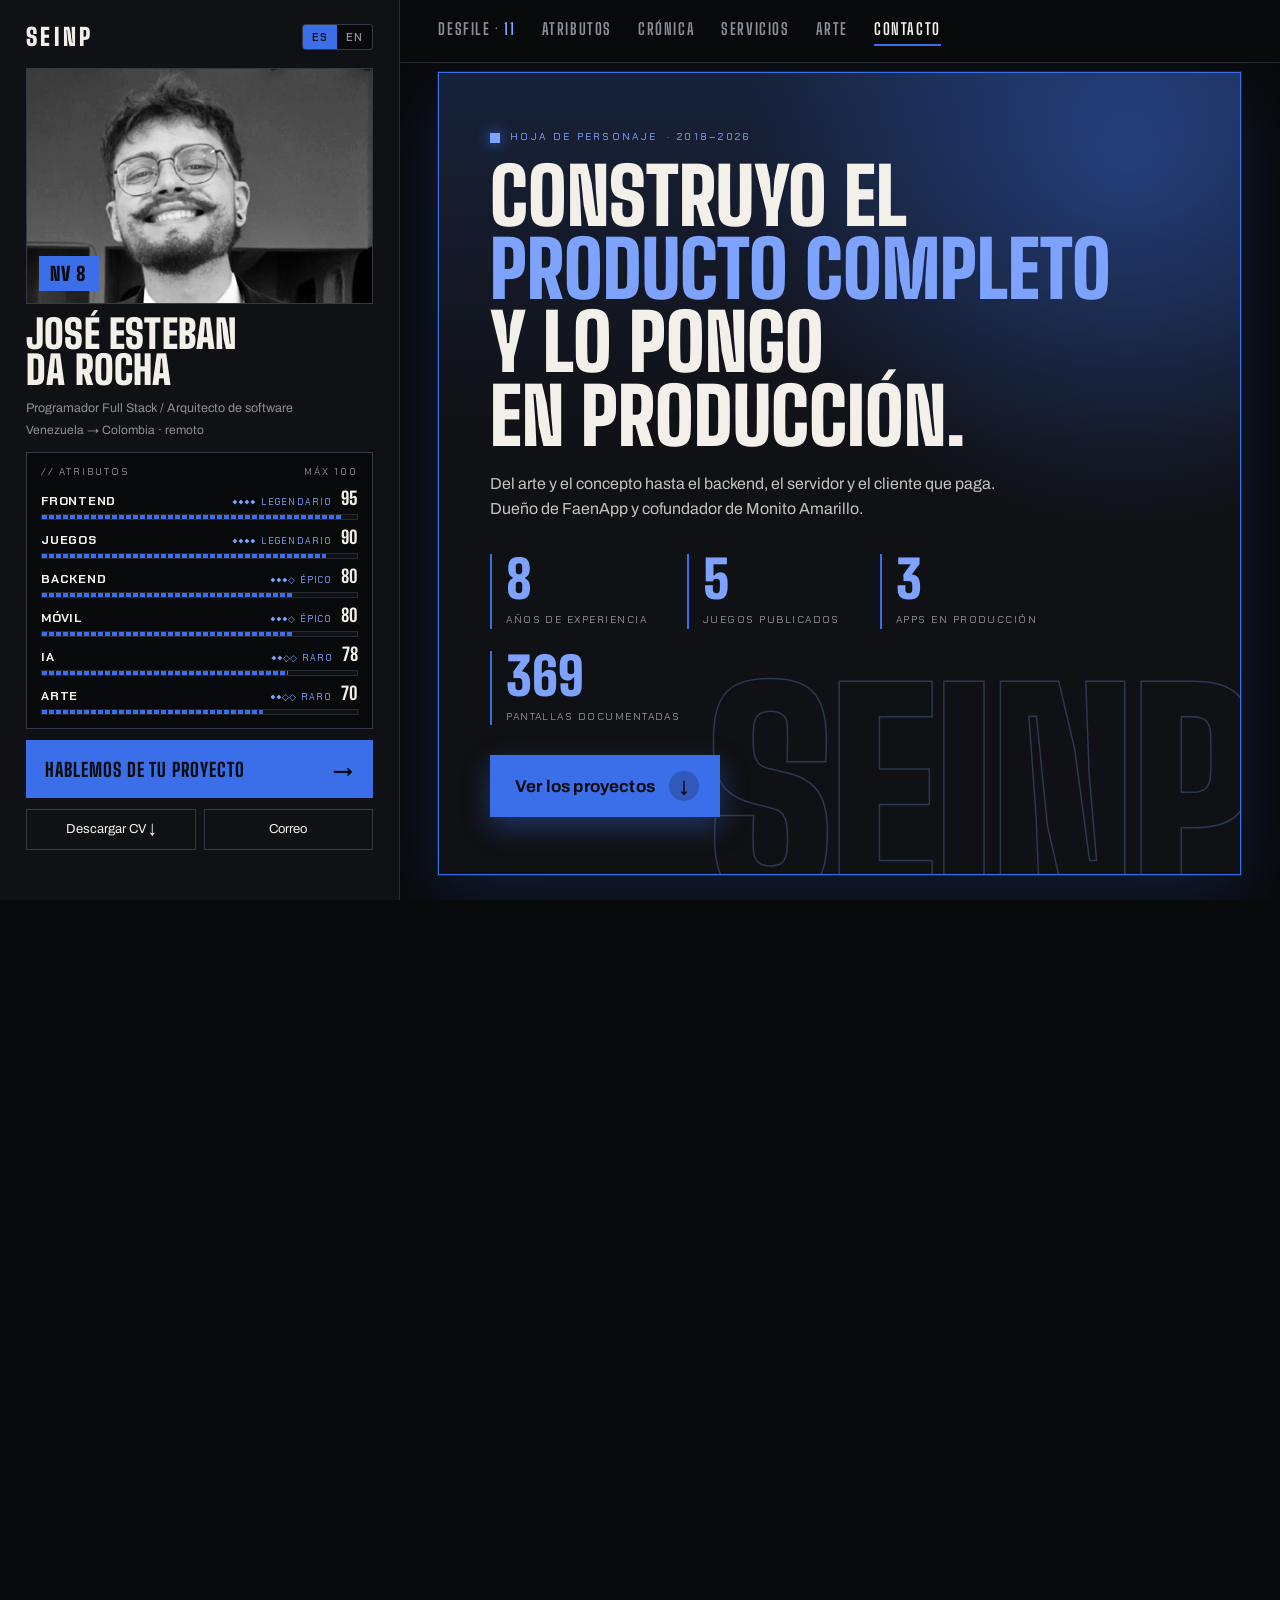
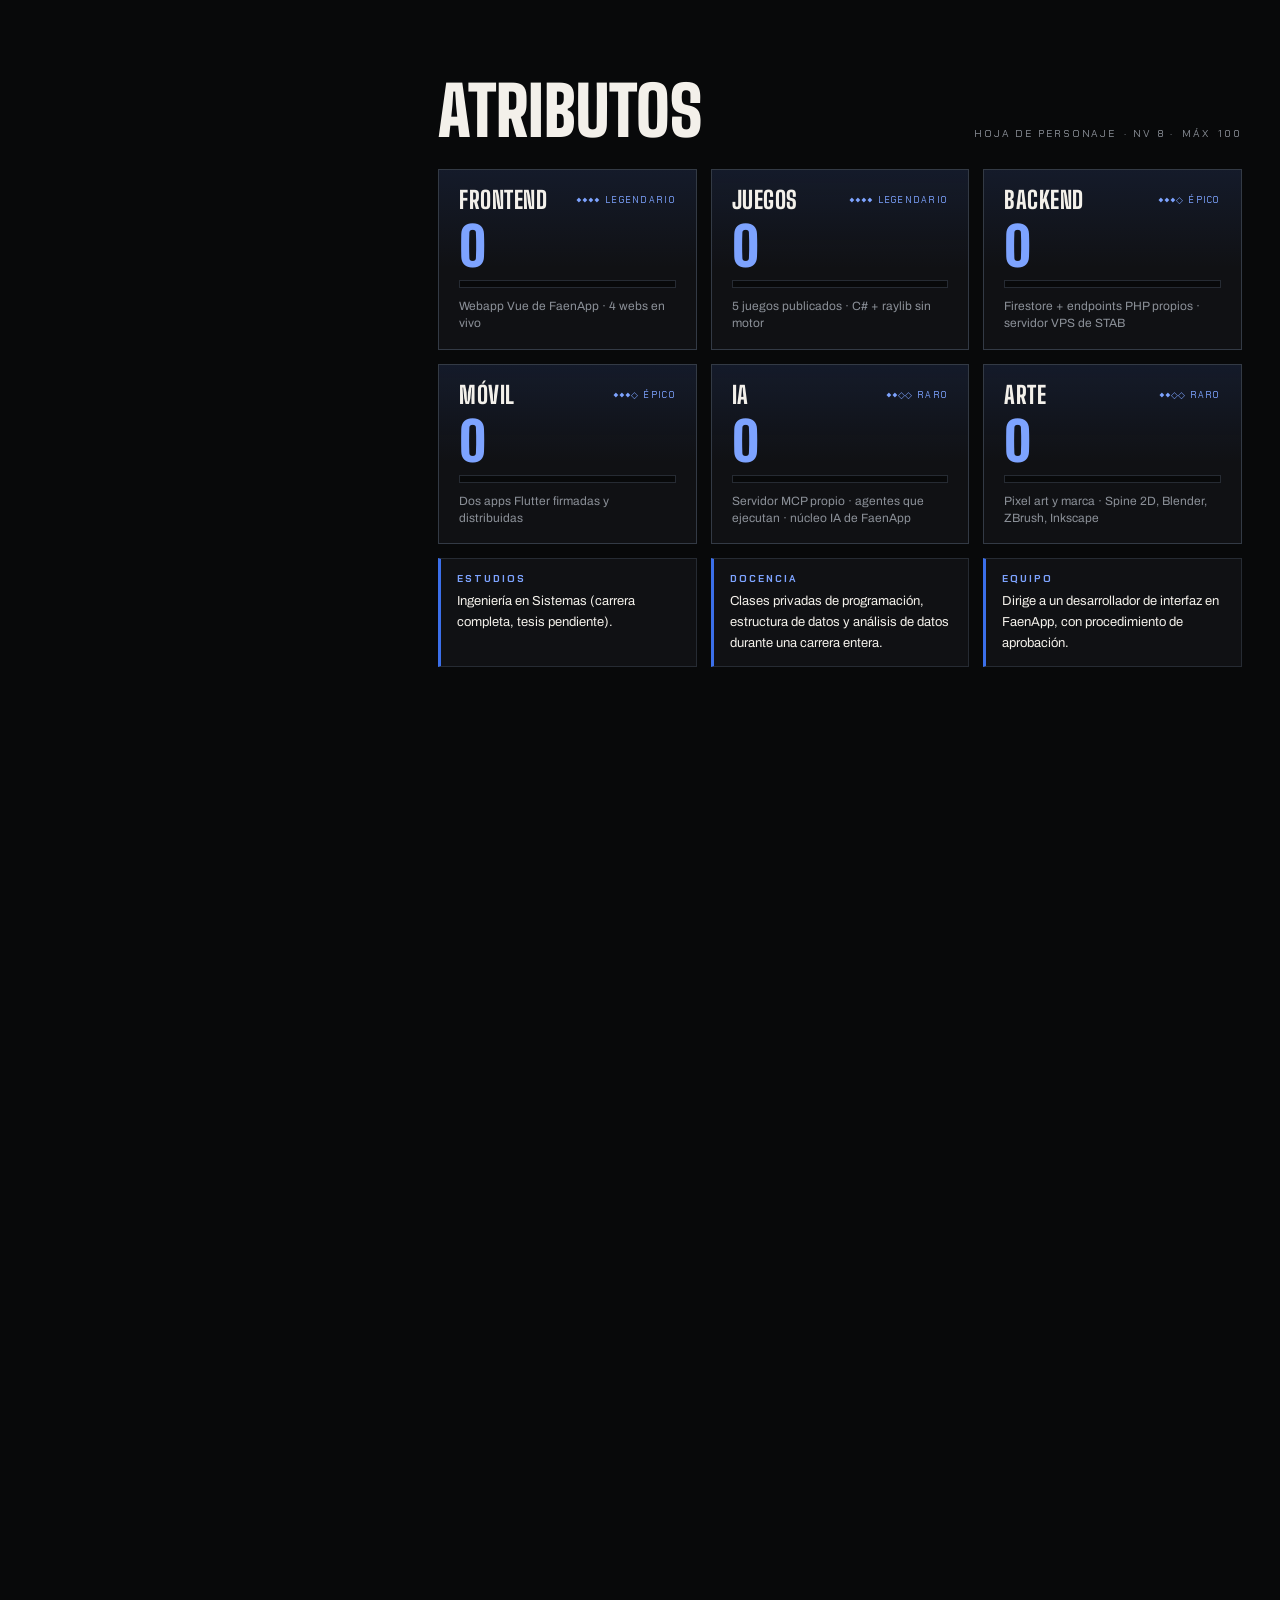
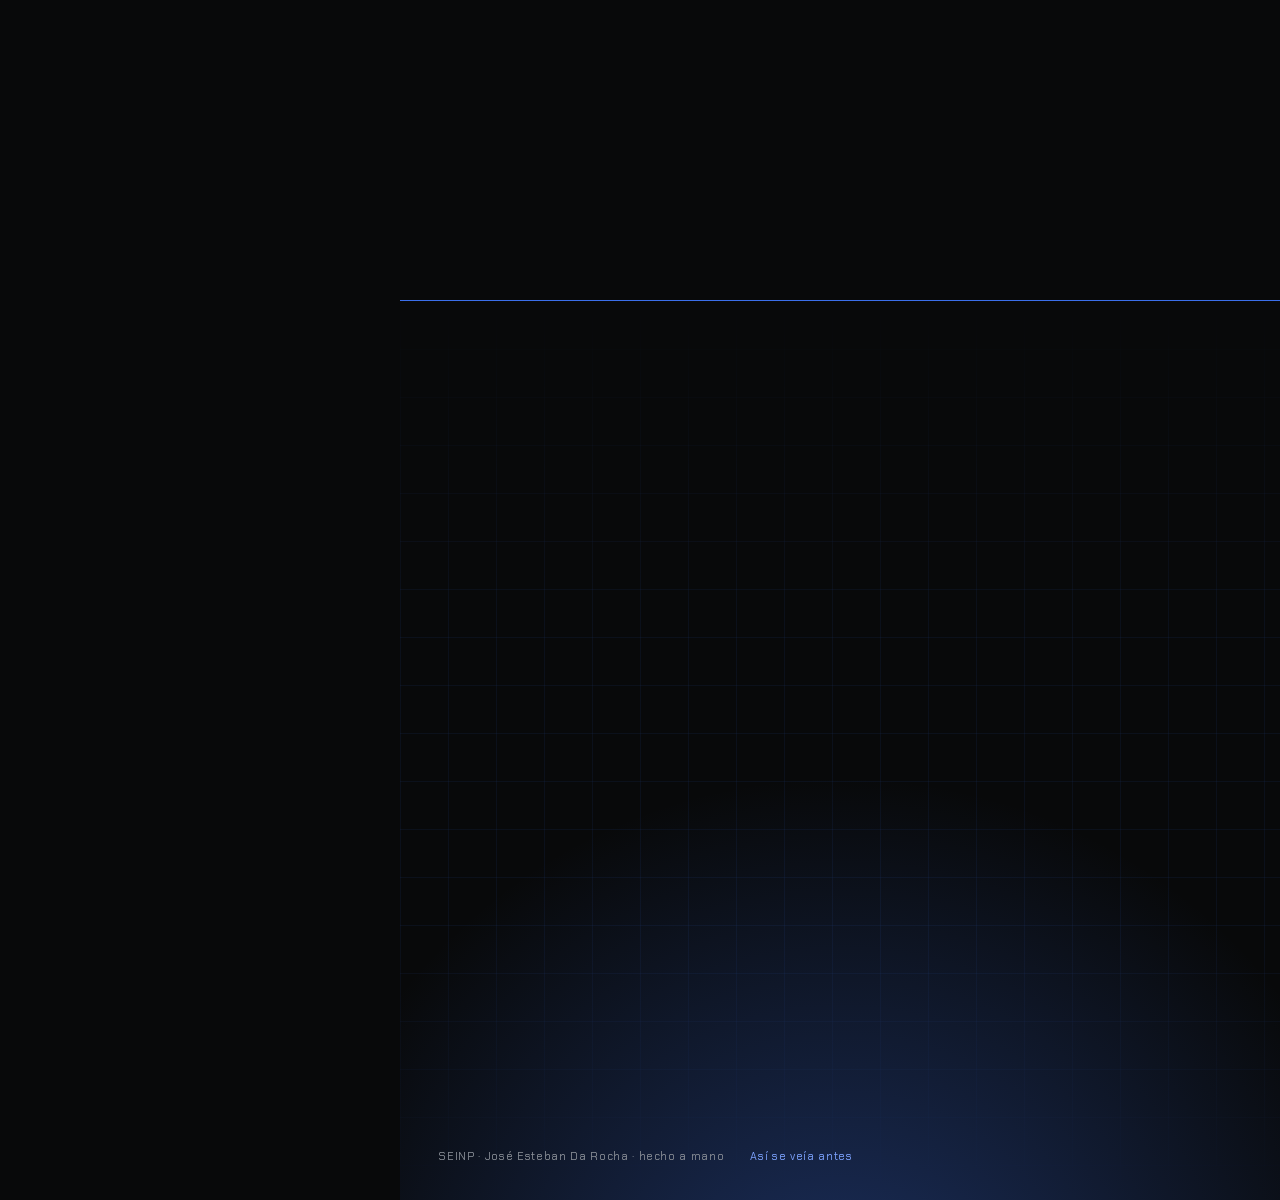
==== index.html @ 91d1702d "Arte sin huecos (rejilla 8x5; en teléfono las dos últimas centradas); CTA de servicios con texto nue" ====
<!doctype html>
<html lang="es">
<head>
<meta charset="utf-8">
<meta name="viewport" content="width=device-width, initial-scale=1, viewport-fit=cover">
<title>José Esteban Da Rocha · SEINP</title>
<meta name="description" content="Programador full stack y arquitecto de software. Construyo el producto completo y lo pongo en producción: FaenApp, Stab Your Friends, Monito Amarillo y ocho años de trabajo.">
<meta property="og:title" content="José Esteban Da Rocha · SEINP">
<meta property="og:description" content="Construyo el producto completo y lo pongo en producción.">
<meta property="og:image" content="https://seinp.github.io/assets/img/fotoPerfil.jpg">
<meta name="theme-color" content="#08090A">
<link rel="icon" href="assets/img/ArteDigital/mi logo.png">
<link rel="preconnect" href="https://fonts.googleapis.com">
<link rel="preconnect" href="https://fonts.gstatic.com" crossorigin>
<link rel="stylesheet" href="https://fonts.googleapis.com/css2?family=Big+Shoulders+Display:wght@700;800;900&family=Chakra+Petch:wght@400;500;600;700&family=Archivo:wght@400;500;600;700&display=swap">
<link rel="stylesheet" href="estilo.css">
</head>
<body>

<div class="pagina">

  <!-- ================= LA FICHA (fija a la izquierda) ================= -->
  <aside class="ficha" id="ficha">
    <div class="ficha-cab">
      <a class="logo" href="#arriba">SEINP</a>
      <button class="idioma" id="idioma" type="button" aria-label="Español / English" title="Español / English">
        <span data-idioma="es" class="on">ES</span><span data-idioma="en">EN</span>
      </button>
      <!-- Solo en telefono: abre y cierra el detalle de la ficha -->
      <button class="ficha-toggle" id="ficha-toggle" type="button" aria-expanded="false" aria-controls="ficha-detalle" aria-label="Ver la ficha completa">▾</button>
    </div>

    <figure class="retrato" id="retrato">
      <img src="assets/img/fotoPerfil.jpg" alt="Foto de José Esteban Da Rocha" data-t-alt width="915" height="856">
      <figcaption class="nivel">NV 8</figcaption>
    </figure>

    <div class="quien" id="quien">
      <h1 class="nombre">José Esteban<br> Da Rocha</h1>
      <p class="cargo" data-t>Programador Full Stack / Arquitecto de software</p>
      <p class="lugar" data-t>Venezuela → Colombia · remoto</p>
    </div>

    <div class="ficha-detalle" id="ficha-detalle">
      <div class="ficha-detalle-in">
        <section class="atributos" aria-labelledby="atr-titulo">
          <div class="atr-cab"><span id="atr-titulo">// <span data-t>ATRIBUTOS</span></span><span data-t>MÁX 100</span></div>
          <ol class="atr-lista" id="atributos"></ol>
        </section>

        <a class="cta" href="#contacto"><span data-t>Hablemos de tu proyecto</span><span class="flecha" aria-hidden="true">→</span></a>
        <div class="ficha-botones">
          <a href="cv.html"><span data-t>Descargar CV</span> ↓</a>
          <a href="#contacto" data-t>Correo</a>
        </div>
      </div>
    </div>
  </aside>

  <!-- ================= EL CONTENIDO ================= -->
  <main class="contenido" id="arriba">

    <nav class="menu" aria-label="Secciones">
      <a href="#desfile"><span data-t>DESFILE</span><span class="menu-n"> · <b id="menu-total">13</b></span></a>
      <a href="#atributos-sec" data-t>ATRIBUTOS</a>
      <a href="#cronica" data-t>CRÓNICA</a>
      <a href="#servicios" data-t>SERVICIOS</a>
      <a href="#arte" data-t>ARTE</a>
      <a href="#contacto" data-t>CONTACTO</a>
    </nav>

    <header class="hero">
      <div class="hero-carta">
        <p class="ojo"><span data-t>HOJA DE PERSONAJE</span> · 2018–2026</p>
        <h2 class="titulo"><span data-t>Construyo el</span> <em data-t>producto completo</em> <span data-t>y lo pongo en producción.</span></h2>
        <p class="bajada" data-t>Del arte y el concepto hasta el backend, el servidor y el cliente que paga. Dueño de FaenApp y cofundador de Monito Amarillo.</p>
        <ul class="numeros" id="numeros"></ul>
        <a class="hero-cta" href="#desfile"><span data-t>Ver los proyectos</span><i aria-hidden="true">↓</i></a>
      </div>
    </header>

    <section class="desfile" id="desfile" aria-label="Proyectos">
      <div id="proyectos"></div>
    </section>

    <section class="seccion" id="atributos-sec">
      <div class="sec-cab">
        <h2 class="sec-titulo" data-t>Atributos</h2>
        <span class="sec-nota"><span data-t>Hoja de personaje</span> · NV 8 · <span data-t>máx</span> 100</span>
      </div>
      <div class="atr-grid" id="atr-grid"></div>
      <div class="formacion" id="formacion"></div>
    </section>

    <section class="seccion" id="cronica">
      <h2 class="sec-titulo"><span data-t>Crónica</span> 2018 — 2026</h2>
      <ol class="cronica" id="cronica-lista"></ol>
    </section>

    <section class="seccion" id="servicios">
      <div class="sec-cab">
        <h2 class="sec-titulo" data-t>Servicios freelance</h2>
        <span class="sec-nota disponible"><i aria-hidden="true"></i><span data-t>Disponible para nuevos proyectos</span></span>
      </div>
      <div class="servicios" id="servicios-lista"></div>
      <a class="cta servicios-cta" href="#contacto"><span><b data-t>¿Arrancamos tu proyecto?</b> <span data-t>Contame la idea y te digo cómo lo hacemos.</span></span><span class="flecha" aria-hidden="true">→</span></a>
    </section>

    <section class="seccion" id="arte">
      <h2 class="sec-titulo" data-t>Arte</h2>
      <p class="sec-bajada" data-t>Pixel art, logotipos y mascotas. Sin explicaciones: solo las piezas.</p>
      <div class="galeria" id="galeria"></div>
      <div class="visor" id="visor" hidden><img alt=""><button type="button" class="visor-cerrar" aria-label="Cerrar">×</button></div>
    </section>

    <section class="seccion contacto" id="contacto">
      <div class="contacto-in">
        <p class="ojo"><span data-t>CONTACTO</span> · <span data-t>respondo el mismo día</span></p>
        <h2 class="contacto-titulo"><span data-t>Hablemos de</span> <em data-t>tu proyecto</em></h2>
        <p class="contacto-texto" data-t>Contame qué necesitás y te digo si puedo con eso. Web, app, backend, videojuego o automatización con IA: si está en el desfile, lo hago.</p>
        <a class="cta contacto-cta" id="escribime" href="mailto:estebandarocha7@gmail.com?subject=Hablemos%20de%20mi%20proyecto"><span data-t>Escribime</span><span class="flecha" aria-hidden="true">→</span></a>
        <div class="correo">
          <span class="correo-k" data-t>o copiá el correo</span>
          <code id="correo-texto">estebandarocha7@gmail.com</code>
          <button type="button" id="copiar" data-t>Copiar</button>
        </div>
        <ul class="redes" id="redes"></ul>
      </div>
    </section>

    <footer class="pie">
      <span>SEINP · José Esteban Da Rocha · <span data-t>hecho a mano</span></span>
      <a href="antes/" data-t>Así se veía antes</a>
    </footer>

  </main>
</div>

<script src="datos.js"></script>
<script src="textos.js"></script>
<script src="app.js"></script>
</body>
</html>
---- estilo.css ----
/* seinp.github.io — "Ficha lateral" (Propuesta 7 de Claude Design, paleta cobalto).
   Ficha de personaje fija a la izquierda; a la derecha desfilan los proyectos.
   Mundo unico oscuro: negro neutro, luz hueso, cobalto como unico color. */

:root{
  --sala:    #08090A;   /* fondo de la pagina */
  --muro:    #101114;   /* paneles */
  --obra:    #17191D;   /* tarjetas */
  --linea:   #262B33;
  --linea-2: #333A45;
  --luz:     #F3F0EA;   /* texto */
  --tenue:   #8B9098;
  --cobalto: #3B6FEA;
  --cobalto-claro: #7DA3FF;
  --cobalto-tinta: #0A0C10;

  --display: "Big Shoulders Display", "Archivo Narrow", Impact, sans-serif;
  --datos:   "Chakra Petch", "IBM Plex Mono", ui-monospace, monospace;
  --cuerpo:  "Archivo", "Helvetica Neue", Helvetica, Arial, sans-serif;

  --ficha-ancho: 400px;
  --gut: clamp(18px, 3vw, 44px);
  color-scheme: dark;
}

*{ box-sizing:border-box; }
html{ scroll-behavior:smooth; background:var(--sala); }
body{ margin:0; background:var(--sala); color:var(--luz); font-family:var(--cuerpo); font-size:15px; line-height:1.6; -webkit-font-smoothing:antialiased; }
img{ max-width:100%; display:block; }
a{ color:var(--cobalto-claro); text-decoration:none; }
a:hover{ color:#fff; }
:focus-visible{ outline:2px solid var(--cobalto-claro); outline-offset:3px; }
button{ font-family:inherit; }

.pagina{ display:grid; grid-template-columns: var(--ficha-ancho) minmax(0,1fr); min-height:100vh; }

/* ================= FICHA ================= */
/* La ficha entera tiene que caber en la pantalla SIN scroll: todo lo que mide alto va en vh. */
.ficha{
  position:sticky; top:0; height:100vh; overflow-y:auto; overscroll-behavior:contain;
  background:var(--muro); border-right:1px solid var(--linea);
  padding: clamp(14px, 2vh, 22px) 26px clamp(14px, 2vh, 24px); display:flex; flex-direction:column; gap: clamp(7px, 1.3vh, 14px);
  scrollbar-width:thin; scrollbar-color: var(--linea-2) transparent;
}
.ficha-cab{ display:flex; align-items:center; justify-content:space-between; }
/* En escritorio los envoltorios no existen para el layout: la ficha sigue siendo una columna. */
.quien, .ficha-detalle, .ficha-detalle-in{ display:contents; }
.ficha-toggle{ display:none; }
.logo{ font-family:var(--display); font-weight:900; font-size:24px; letter-spacing:.14em; color:var(--luz); }
.idioma{ display:flex; border:1px solid var(--linea-2); background:var(--sala); padding:0; cursor:pointer; border-radius:3px; overflow:hidden; }
.idioma span{ font-family:var(--datos); font-size:11px; font-weight:600; letter-spacing:.1em; padding:5px 9px; color:var(--tenue); }
.idioma span.on{ background:var(--cobalto); color:var(--cobalto-tinta); }

.retrato{ margin:0; position:relative; background:#000; border:1px solid var(--linea-2); }
.retrato img{ width:100%; height: clamp(130px, 26vh, 300px); object-fit:cover; object-position: center 22%; filter:grayscale(1) contrast(1.08); }
.nivel{ position:absolute; left:12px; bottom:12px; background:var(--cobalto); color:var(--cobalto-tinta); font-family:var(--display); font-weight:900; font-size:19px; letter-spacing:.06em; padding:3px 11px 2px; }

.nombre{ margin:0; font-family:var(--display); font-weight:900; font-size: clamp(28px, 4.4vh, 40px); line-height:.92; text-transform:uppercase; letter-spacing:.005em; }
.cargo{ margin:0; font-size:12.5px; color:var(--tenue); line-height:1.35; }
.lugar{ margin: calc(-1 * clamp(4px, 1vh, 8px)) 0 0; font-size:12px; color:var(--tenue); }

.atributos{ border:1px solid var(--linea-2); background:var(--sala); padding: clamp(8px, 1.2vh, 12px) 14px clamp(9px, 1.4vh, 14px); }
.atr-cab{ display:flex; justify-content:space-between; font-family:var(--datos); font-size:10px; letter-spacing:.2em; text-transform:uppercase; color:var(--tenue); margin-bottom: clamp(6px, 1vh, 10px); }
.atr-lista{ list-style:none; margin:0; padding:0; display:flex; flex-direction:column; gap: clamp(4px, .9vh, 9px); }
.atr{ display:grid; grid-template-columns: 1fr auto auto; grid-template-areas: "nom rar val" "bar bar bar"; column-gap:9px; row-gap:3px; align-items:baseline; }
.atr .nom{ grid-area:nom; font-family:var(--datos); font-weight:700; font-size:12.5px; letter-spacing:.06em; text-transform:uppercase; }
.atr .rar{ grid-area:rar; font-family:var(--datos); font-size:9px; letter-spacing:.14em; color:var(--cobalto-claro); text-transform:uppercase; }
.atr .rar i{ font-style:normal; letter-spacing:0; margin-right:5px; }
.atr .val{ grid-area:val; font-family:var(--display); font-weight:800; font-size:18px; line-height:1; color:var(--luz); font-variant-numeric:tabular-nums; }
.atr .bar{ grid-area:bar; height:6px; background:var(--muro); border:1px solid var(--linea); position:relative; overflow:hidden; }
.atr .bar i{ position:absolute; inset:0 auto 0 0; background: repeating-linear-gradient(90deg, var(--cobalto) 0 5px, transparent 5px 7px); }

.cta{ display:flex; align-items:center; justify-content:space-between; gap:12px; background:var(--cobalto); color:var(--cobalto-tinta); font-family:var(--display); font-weight:800; font-size:19px; letter-spacing:.05em; text-transform:uppercase; padding: clamp(9px, 1.4vh, 14px) 18px clamp(8px, 1.2vh, 12px); border:1px solid var(--cobalto); }
.cta:hover{ background:var(--cobalto-claro); color:var(--cobalto-tinta); }
.cta .flecha{ font-family:var(--cuerpo); font-size:20px; }
.ficha-botones{ display:grid; grid-template-columns:1fr 1fr; gap:8px; }
.ficha-botones a{ text-align:center; border:1px solid var(--linea-2); color:var(--luz); font-size:13px; padding: clamp(6px, 1vh, 9px) 8px; }
.ficha-botones a:hover{ border-color:var(--luz); }

/* ================= CONTENIDO ================= */
.contenido{ min-width:0; }
.menu{ position:sticky; top:0; z-index:20; display:flex; gap:26px; padding:16px var(--gut); background:var(--sala); border-bottom:1px solid var(--linea); overflow-x:auto; scrollbar-width:none; }
.menu::-webkit-scrollbar{ display:none; }
.menu a{ font-family:var(--display); font-weight:700; font-size:16px; letter-spacing:.1em; color:var(--tenue); white-space:nowrap; padding-bottom:2px; border-bottom:2px solid transparent; }
.menu a:hover, .menu a.activo{ color:var(--luz); border-bottom-color:var(--cobalto); }
.menu a b{ color:var(--cobalto-claro); font-weight:700; }

/* ---------- la portada: una carta cobalto como las del desfile, con brillo, marca de agua y boton ---------- */
.hero{ padding: clamp(24px,4vw,44px) var(--gut) clamp(24px,4vw,44px); }
.hero-carta{ position:relative; overflow:hidden; padding: clamp(28px,4.4vw,64px) clamp(24px,4vw,60px); border:1px solid var(--cobalto);
  background: linear-gradient(180deg, rgba(59,111,234,.18), rgba(59,111,234,0) 46%), var(--muro);
  box-shadow: 0 0 0 1px rgba(59,111,234,.22), 0 24px 70px rgba(59,111,234,.2); }
/* brillo cobalto arriba a la derecha y "SEINP" gigante en trazo como marca de agua */
.hero-carta::before{ content:""; position:absolute; inset:0; pointer-events:none;
  background: radial-gradient(640px circle at var(--mx,86%) var(--my,10%), rgba(59,111,234,.4), rgba(59,111,234,0) 60%); }
.hero-carta::after{ content:"SEINP"; position:absolute; right:-.04em; bottom:-.2em; pointer-events:none; font-family:var(--display); font-weight:900;
  font-size: clamp(120px, 21vw, 300px); line-height:1; letter-spacing:-.02em; color:transparent; -webkit-text-stroke:1.5px rgba(125,163,255,.26); }
.hero-carta > *{ position:relative; z-index:1; }
.ojo{ margin:0 0 14px; font-family:var(--datos); font-size:10.5px; letter-spacing:.22em; text-transform:uppercase; color:var(--cobalto-claro); display:flex; align-items:center; gap:10px; }
.ojo::before{ content:""; width:10px; height:10px; background:var(--cobalto-claro); box-shadow:0 0 14px var(--cobalto); animation: late-ojo 1.6s ease-in-out infinite; }
@keyframes late-ojo{ 0%,100%{ opacity:1; transform:scale(1); } 50%{ opacity:.55; transform:scale(.8); } }
.titulo{ margin:0; font-family:var(--display); font-weight:900; font-size: clamp(38px, 6.2vw, 78px); line-height:.94; text-transform:uppercase; max-width:18ch; text-wrap:balance; }
.titulo em{ font-style:normal; color:var(--cobalto-claro); }
.bajada{ margin:18px 0 0; max-width:58ch; color:rgba(243,240,234,.8); font-size:16px; }
.numeros{ list-style:none; margin:32px 0 0; padding:0; display:flex; flex-wrap:wrap; gap:22px 40px; }
.numeros li{ display:flex; flex-direction:column; padding-left:14px; border-left:3px solid var(--cobalto); }
.numeros b{ font-family:var(--display); font-weight:900; font-size:52px; line-height:1; font-variant-numeric:tabular-nums; color:var(--cobalto-claro); }
.numeros span{ font-family:var(--datos); font-size:10.5px; letter-spacing:.14em; text-transform:uppercase; color:var(--tenue); margin-top:6px; }
/* boton al desfile: cobalto, con barrido de luz al pasar el mouse (como el de las cartas) */
.hero-cta{ position:relative; overflow:hidden; display:inline-flex; align-items:center; gap:14px; margin-top:30px; padding:15px 20px 15px 24px; background:var(--cobalto); color:var(--cobalto-tinta);
  font-family:var(--cuerpo); font-weight:700; font-size:17px; letter-spacing:.01em; border:1px solid var(--cobalto); box-shadow: 0 10px 28px rgba(59,111,234,.38); animation: flota-cta 3.4s ease-in-out infinite; }
.hero-cta i{ font-style:normal; display:inline-flex; align-items:center; justify-content:center; width:30px; height:30px; border-radius:50%; background:rgba(10,12,16,.22); font-size:16px; }
@media (hover:hover){ .hero-cta:hover{ background:var(--cobalto-claro); border-color:var(--cobalto-claro); } }
@keyframes flota-cta{ 0%,100%{ transform:translateY(0); } 50%{ transform:translateY(-4px); } }
@media (prefers-reduced-motion: reduce){ .hero-cta, .ojo::before{ animation:none !important; } }

/* ---------- desfile ---------- */
.proyecto{ display:grid; grid-template-columns: 1fr 1fr; gap: clamp(20px,3vw,40px); align-items:center; padding: clamp(24px,3.6vw,44px) var(--gut); border-bottom:1px solid var(--linea); }
.proyecto.der .texto{ order:2; }
.proyecto .texto, .proyecto .imagen{ min-width:0; }
.proyecto .link span{ overflow-wrap:anywhere; }
/* ---------- las filas del desfile: de a dos cartas (FaenApp + Stab, Earth Survivor + Space G...) o una grande sola ---------- */
.fila-cartas{ display:grid; grid-template-columns: 1fr; gap:22px; padding: clamp(24px,3.6vw,44px) var(--gut); border-bottom:1px solid var(--linea); }
.fila-cartas.dos{ grid-template-columns: 1fr 1fr; }
.fila-cartas.tres{ grid-template-columns: 1fr 1fr 1fr; gap:18px; }
/* ---------- la carta: dos caras, flota sola (B2), se inclina con el mouse y gira al clic (A3) ---------- */
/* --borde: el color de cada proyecto, sacado de sus capturas (datos.js → color) */
.proyecto.carta-p{ --borde: var(--cobalto); position:relative; display:block; padding:0; border:0; background:none; box-shadow:none; perspective:1500px; }
.carta-p .flotante{ animation: flota-carta 4s ease-in-out infinite; will-change:transform; }
@keyframes flota-carta{ 0%,100%{ transform:translateY(0) rotate(-.3deg); } 50%{ transform:translateY(-9px) rotate(.3deg); } }
.carta-p .carta{ display:grid; transform-style:preserve-3d; will-change:transform; cursor:pointer; transition:transform .16s ease-out; outline:none; }
.carta-p .carta:focus-visible .frente{ outline:2px solid var(--luz); outline-offset:4px; }
.carta-p .cara{ grid-area:1 / 1; position:relative; backface-visibility:hidden; -webkit-backface-visibility:hidden; overflow:hidden;
  display:flex; flex-direction:column; align-items:stretch; gap:16px; padding:30px 26px 28px; border:1px solid var(--borde);
  background: linear-gradient(180deg, color-mix(in srgb, var(--borde) 12%, transparent), transparent 38%), var(--muro);
  box-shadow: 0 0 0 1px color-mix(in srgb, var(--borde) 22%, transparent), 0 24px 60px color-mix(in srgb, var(--borde) 14%, transparent); }
.carta-p .dorso{ transform:rotateY(180deg); }
/* brillo que sigue al mouse (se apaga mientras gira) */
.carta-p .cara::after{ content:""; position:absolute; inset:0; pointer-events:none; opacity:0; transition:opacity .25s;
  background: radial-gradient(460px circle at var(--mx,50%) var(--my,50%), rgba(255,255,255,.07), transparent 60%); }
@media (hover:hover){ .proyecto.carta-p:hover .cara::after{ opacity:1; } .proyecto.carta-p.girando .cara::after{ opacity:0; } }

/* STAB: borde "corriente" con los colores de YOUR FRIENDS y de los personajes, fluyendo a lo largo del marco */
@property --pos{ syntax:"<percentage>"; inherits:false; initial-value:0%; }
.proyecto.carta-p.arcoiris .cara{ border:2px solid transparent; box-shadow: 0 0 0 1px rgba(255,255,255,.06), 0 24px 60px rgba(59,111,234,.14);
  background:
    linear-gradient(180deg, rgba(59,111,234,.12), rgba(59,111,234,0) 38%) padding-box,
    linear-gradient(var(--muro), var(--muro)) padding-box,
    linear-gradient(90deg, #FF4D4D, #FFA23A, #FFE94D, #5CE07A, #4DA6FF, #B36BFF, #FF5CB8, #FF4D4D) border-box;
  background-size: 100% 100%, 100% 100%, 300% 100%; background-position: 0 0, 0 0, var(--pos) 0;
  animation: fluye-borde 4s linear infinite; }
@keyframes fluye-borde{ to{ --pos:-300%; } }
/* MONITO: el mismo borde corriente pero dorado, con los amarillos del logo */
.proyecto.carta-p.dorado .cara{ border:2px solid transparent; box-shadow: 0 0 0 1px rgba(255,255,255,.06), 0 24px 60px rgba(245,196,8,.12);
  background:
    linear-gradient(180deg, rgba(245,196,8,.10), rgba(245,196,8,0) 38%) padding-box,
    linear-gradient(var(--muro), var(--muro)) padding-box,
    linear-gradient(90deg, #794100, #B87F00, #F5C408, #FFEBA3, #F5C408, #B87F00, #794100) border-box;
  background-size: 100% 100%, 100% 100%, 300% 100%; background-position: 0 0, 0 0, var(--pos) 0;
  animation: fluye-borde 4s linear infinite; }
/* Monito: el titulo en texto amarillo (mas o menos grande) y las palabras clave de la descripcion en ambar */
.proyecto.carta-p.dorado h3{ color:#F5C408; font-size: clamp(36px, 4.2vw, 64px); }
.proyecto.carta-p.dorado .desc b{ color:#F5A524; }
.proyecto.carta-p.dorado .link{ background:#ECBA07; border-color:#ECBA07; box-shadow:0 10px 28px rgba(236,186,7,.38); }
.proyecto.carta-p.dorado .link:hover{ background:#F5D04A; border-color:#F5D04A; }
@media (prefers-reduced-motion: reduce){ .proyecto.carta-p.arcoiris .cara, .proyecto.carta-p.dorado .cara{ animation:none; } }

/* frente, linea 1: el logo centrado en los dos primeros tercios, el sello centrado en el tercio derecho */
.carta-p .cab-d{ display:grid; grid-template-columns: minmax(0,1.25fr) minmax(0,1fr); gap:10px; align-items:center; height:136px; padding-left:4px; }
.carta-p .cab-d .logo{ justify-self:center; height:96px; width:auto; max-width:92%; object-fit:contain; object-position:center; }
.carta-p .cab-d .logo.pixel{ image-rendering:pixelated; height:136px; }
.carta-p .cab-d .nombre-c{ justify-self:center; min-width:0; max-width:100%; margin:0; font-family:var(--display); font-weight:900; font-size: clamp(26px,2.6vw,44px); line-height:.94; text-transform:uppercase; text-align:center; text-wrap:balance; }
.carta-p .cab-d .sello{ justify-self:center; background:transparent; color:var(--cobalto-claro); border:1px solid var(--cobalto); font-family:var(--datos); font-size:10px; font-weight:600; letter-spacing:.22em; text-transform:uppercase; padding:6px 10px 6px 12px; text-align:center; max-width:100%; }
/* sin logo: el titulo manda. Sello chico arriba a la izquierda y el nombre grande, del color de la carta */
.carta-p .cab-d.sin-logo{ display:flex; flex-direction:column; align-items:flex-start; justify-content:flex-end; gap:10px; height:auto; min-height:104px; padding-left:0; }
.carta-p .cab-d.sin-logo .sello{ order:-1; align-self:flex-start; white-space:nowrap; line-height:1.2; }
.carta-p .cab-d.sin-logo .nombre-c{ text-align:left; font-size: clamp(38px, 3.9vw, 62px); line-height:.9; letter-spacing:-.01em; color: color-mix(in srgb, var(--borde) 70%, #fff); }
.proyecto.carta-p.dorado .cab-d .nombre-c{ color:#F5C408; }
/* con logo: en PC manda el logo y el titulo queda solo para lectores de pantalla */
.carta-p .cab-d.con-logo .nombre-c{ position:absolute; width:1px; height:1px; overflow:hidden; clip:rect(0 0 0 0); white-space:nowrap; margin:0; }
/* la imagen ocupa el hueco que quede en la carta (asi Space G no queda con aire vacio) */
.carta-p .frente .imagen{ flex:1 1 auto; min-height:0; display:flex; flex-direction:column; justify-content:center; }
.carta-p .frente .imagen:not(.carrusel) img{ object-fit:contain; width:auto; max-width:100%; align-self:center; }
@media (max-width: 1180px){ .carta-p .cab-d{ height:104px; } .carta-p .cab-d .logo{ height:72px; } .carta-p .cab-d .logo.pixel{ height:102px; } }
.carta-p .linea2{ display:flex; flex-wrap:wrap; align-items:center; gap:8px 8px; font-family:var(--datos); font-size:11px; letter-spacing:.12em; text-transform:uppercase; color:var(--tenue); }
.carta-p .linea2 .anio{ color:var(--luz); font-weight:600; }
.carta-p .linea2 .tipo, .carta-p .linea2 .rar{ border:1px solid var(--linea-2); padding:2px 8px; }
.carta-p .linea2 .rar{ font-size:9.5px; }
.carta-p .linea2 .rar i{ font-style:normal; color:var(--cobalto-claro); margin-right:6px; letter-spacing:0; }
.carta-p .linea2 .n{ color:var(--cobalto-claro); font-weight:600; }
.carta-p .linea2 .sep{ width:1px; height:18px; background:var(--linea-2); margin:0 4px; }
.carta-p .linea2 .tec{ margin:0; }
.carta-p .linea2 .tec li{ background:transparent; }
.carta-p .linea2 .rol{ margin:0; text-transform:none; letter-spacing:0; font-family:var(--cuerpo); font-size:12.5px; }
.carta-p .imagen{ margin-top:2px; }
.carta-p .pista{ text-align:center; font-family:var(--datos); font-size:10px; letter-spacing:.18em; text-transform:uppercase; color:var(--tenue); margin-top:auto; padding-top:6px; }
/* el boton siempre abajo del todo, en las dos caras */
.proyecto.carta-p .frente .link{ margin-top:0; }

/* ---------- la carta grande sola (Momi, Tyr, Mad King, La Castañuela): una cara, sin giro al clic, marco cobalto ---------- */
/* --boton: el color del boton del link (datos.js → boton); el marco queda neutro */
.proyecto.carta-p.sola{ --boton: var(--cobalto); }
.proyecto.carta-p.sola .carta{ cursor:default; }
/* el marco de la carta sola es el mismo de las demas cartas (var(--borde) → cobalto por datos.js) */
.proyecto.carta-p.sola .frente{ display:grid; grid-template-columns: minmax(0,1fr) minmax(0,1.15fr); gap: clamp(24px,4vw,64px); align-items:center; padding: clamp(24px,4vw,56px); }
.proyecto.carta-p.sola h3{ font-size: clamp(40px,5.6vw,84px); }
.proyecto.carta-p.sola .desc{ font-size: clamp(15px,1.2vw,17px); }
.proyecto.carta-p.sola .imagen img, .proyecto.carta-p.sola .imagen video{ max-height:none; width:100%; }
.proyecto.carta-p.sola .logo-s{ height: clamp(90px, 9vw, 150px); width:auto; max-width:100%; object-fit:contain; object-position:left; margin-bottom:18px; }
.proyecto.carta-p.sola .logo-s.pixel{ image-rendering:pixelated; }
.sr{ position:absolute; width:1px; height:1px; overflow:hidden; clip:rect(0 0 0 0); white-space:nowrap; }
.proyecto.carta-p.sola .link{ background:var(--boton); border-color:var(--boton); box-shadow: 0 10px 28px color-mix(in srgb, var(--boton) 38%, transparent); }
.proyecto.carta-p.sola .link:hover{ background: color-mix(in srgb, var(--boton) 78%, #fff); border-color: color-mix(in srgb, var(--boton) 78%, #fff); }
@media (hover:hover){ .proyecto.carta-p.sola:hover .link{ animation: palpitar-sola 1.4s ease-in-out infinite; } }
@keyframes palpitar-sola{ 0%,100%{ transform:scale(1); } 50%{ transform:scale(1.03); } }
.proyecto.carta-p.sola.der .texto{ order:2; }
.proyecto.carta-p.sola .texto{ display:flex; flex-direction:column; align-items:flex-start; }
.proyecto.carta-p.sola .frente .link{ align-self:flex-start; margin-top:16px; }
@media (max-width: 860px){ .proyecto.carta-p.sola .frente{ grid-template-columns:1fr; } .proyecto.carta-p.sola .imagen{ order:-1; } .proyecto.carta-p.sola.der .texto{ order:0; } }

/* dorso: mas informacion */
.carta-p .dorso .k{ font-family:var(--datos); font-size:10px; letter-spacing:.22em; text-transform:uppercase; color:var(--cobalto-claro); }
.carta-p .dorso h3{ margin:0; font-size: clamp(34px,3.6vw,52px); }
.proyecto.carta-p .dorso .desc{ display:block; max-width:none; font-size:16px; line-height:1.65; text-align:left; }
.proyecto .desc b{ color:var(--cobalto-claro); font-weight:700; }
.carta-p .dorso .tec{ margin:0; }
.carta-p .dorso .rol{ margin:0; }
.proyecto.carta-p .dorso .link{ margin-top:auto; }

/* el boton de la carta: todo el ancho; al pasar el mouse por la carta, barrido blanco y palpitado (B2) */
.proyecto.carta-p .link{ position:relative; overflow:hidden; align-self:stretch; justify-content:space-between; margin-top:4px; padding:17px 18px 17px 24px; font-size:21px; letter-spacing:.01em; box-shadow: 0 10px 28px rgba(59,111,234,.38); animation:none; }
.proyecto.carta-p .link i{ width:38px; height:38px; font-size:20px; background:rgba(10,12,16,.22); animation:none; }
.proyecto.carta-p .link::before{ content:""; position:absolute; top:-20%; bottom:-20%; left:0; width:55%; pointer-events:none;
  background: linear-gradient(105deg, transparent 20%, rgba(255,255,255,.55) 50%, transparent 80%); transform:translateX(-140%) skewX(-12deg); }
@media (hover:hover){
  .proyecto.carta-p:hover .link::before{ animation: barrer 1.8s cubic-bezier(.4,0,.2,1) infinite; }
  .proyecto.carta-p:hover .link{ animation: palpitar 1.4s ease-in-out infinite; }
}
@keyframes barrer{ 0%{ transform:translateX(-140%) skewX(-12deg); } 60%,100%{ transform:translateX(260%) skewX(-12deg); } }
@keyframes palpitar{ 0%,100%{ transform:scale(1); box-shadow:0 10px 28px rgba(59,111,234,.38); } 50%{ transform:scale(1.03); box-shadow:0 14px 36px rgba(59,111,234,.55); } }
.proyecto.carta-p .link:hover{ transform:none; }
/* STAB: boton de fondo transparente (deja ver la carta), con borde y letras del mismo arcoiris corriente del marco */
.proyecto.carta-p.arcoiris .link{ color:var(--luz); border:2px solid transparent;
  background: linear-gradient(var(--muro), var(--muro)) padding-box, linear-gradient(90deg, #FF4D4D, #FFA23A, #FFE94D, #5CE07A, #4DA6FF, #B36BFF, #FF5CB8, #FF4D4D) border-box;
  background-size: 100% 100%, 300% 100%; background-position: 0 0, var(--pos) 0;
  box-shadow: 0 10px 28px rgba(0,0,0,.35); animation: fluye-borde 4s linear infinite; }
.proyecto.carta-p.arcoiris .link span{ background: linear-gradient(90deg, #FF4D4D, #FFA23A, #FFE94D, #5CE07A, #4DA6FF, #B36BFF, #FF5CB8, #FF4D4D); background-size:300% 100%; background-position: var(--pos) 0;
  -webkit-background-clip:text; background-clip:text; color:transparent; -webkit-text-fill-color:transparent;
  filter: drop-shadow(0 1px 0 rgba(0,0,0,.6)); animation: fluye-borde 4s linear infinite; }
.proyecto.carta-p.arcoiris .link i{ background:rgba(255,255,255,.1); color:var(--luz); }
@media (hover:hover){ .proyecto.carta-p.arcoiris:hover .link{ animation: fluye-borde 4s linear infinite, palpitar-ambar 1.4s ease-in-out infinite; } }
/* en la carta sola, el hover no le cambia el ambar */
.proyecto.carta-p.sola.arcoiris .link:hover{ background: linear-gradient(var(--muro), var(--muro)) padding-box, linear-gradient(90deg, #FF4D4D, #FFA23A, #FFE94D, #5CE07A, #4DA6FF, #B36BFF, #FF5CB8, #FF4D4D) border-box; background-size: 100% 100%, 300% 100%; background-position: 0 0, var(--pos) 0; border-color:transparent; }
@keyframes palpitar-ambar{ 0%,100%{ transform:scale(1); box-shadow:0 10px 28px rgba(0,0,0,.35); } 50%{ transform:scale(1.03); box-shadow:0 14px 36px rgba(255,255,255,.14); } }
@media (prefers-reduced-motion: reduce){ .carta-p .flotante, .proyecto.carta-p .link, .proyecto.carta-p .link::before{ animation:none !important; } }
@media (max-width: 1400px){ .fila-cartas.tres, html.paginado .fila-cartas.tres > .diapo-in{ gap:14px; } .fila-cartas.tres .cara{ padding:22px 18px 20px; } }
@media (max-width: 860px){ .fila-cartas{ grid-template-columns:1fr; } .carta-p .cab-d{ height:auto; min-height:72px; } .carta-p .cab-d .logo{ height:56px; } .carta-p .cab-d .logo.pixel{ height:68px; } .carta-p .cara{ padding:22px 18px 20px; } }

/* Orden dentro de cada proyecto: titulo → etiquetas → descripcion → boton → tecnica → rol */
.proyecto h3{ margin:0 0 10px; font-family:var(--display); font-weight:900; font-size: clamp(34px,4.8vw,62px); line-height:.94; text-transform:uppercase; text-wrap:balance; }
.proyecto .meta{ display:flex; flex-wrap:wrap; align-items:center; gap:8px; margin-bottom:14px; font-family:var(--datos); font-size:11px; letter-spacing:.12em; text-transform:uppercase; color:var(--tenue); }
.proyecto .meta .anio{ color:var(--luz); font-weight:600; }
.proyecto .meta .tipo{ border:1px solid var(--linea-2); padding:2px 8px; }
.proyecto .meta .rar{ border:1px solid var(--linea-2); padding:2px 8px; font-size:9.5px; }
.proyecto .meta .rar i{ font-style:normal; color:var(--cobalto-claro); margin-right:6px; letter-spacing:0; }
.proyecto .meta .n{ margin-left:auto; color:var(--cobalto-claro); font-weight:600; }
.proyecto .desc{ margin:0; color:var(--luz); font-size:15px; max-width:52ch; }
.proyecto .tec{ list-style:none; margin:18px 0 0; padding:0; display:flex; flex-wrap:wrap; gap:6px; }
.proyecto .tec li{ font-family:var(--datos); font-size:11.5px; letter-spacing:.04em; border:1px solid var(--linea-2); background:var(--muro); padding:4px 9px; }
.proyecto .rol{ margin:10px 0 0; font-size:12.5px; color:var(--tenue); }
.proyecto .rol span{ font-family:var(--datos); font-size:10px; letter-spacing:.16em; text-transform:uppercase; margin-right:6px; }
/* El boton de cada proyecto dice que hace, no muestra la direccion. Tiene que verse cliqueable. */
.proyecto .link{ display:inline-flex; align-items:center; gap:10px; margin-top:16px; background:var(--cobalto); color:var(--cobalto-tinta); padding:11px 12px 11px 16px; font-family:var(--cuerpo); font-size:14px; font-weight:700; letter-spacing:.01em; border:1px solid var(--cobalto); box-shadow: 0 6px 18px rgba(59,111,234,.28); cursor:pointer; transition: transform .15s ease, box-shadow .15s ease, background .15s ease; }
.proyecto .link i{ font-style:normal; display:inline-flex; align-items:center; justify-content:center; width:24px; height:24px; border-radius:50%; background:rgba(10,12,16,.18); font-size:14px; line-height:1; }
.proyecto .link:hover{ background:var(--cobalto-claro); border-color:var(--cobalto-claro); color:var(--cobalto-tinta); transform:translateY(-2px); box-shadow: 0 10px 24px rgba(59,111,234,.4); }
.proyecto .link:active{ transform:translateY(0); box-shadow: 0 3px 10px rgba(59,111,234,.3); }
.proyecto .link:focus-visible{ outline:2px solid var(--luz); outline-offset:3px; }
/* Idle: el boton flota despacio y la flecha respira, para que se note que esta vivo. */
.proyecto .link{ animation: flotar 3.2s ease-in-out infinite; }
.proyecto .link i{ animation: respirar 3.2s ease-in-out infinite; }
.proyecto .link:hover{ animation-play-state:paused; }
@keyframes flotar{ 0%,100%{ transform:translateY(0); box-shadow:0 6px 18px rgba(59,111,234,.28); } 50%{ transform:translateY(-4px); box-shadow:0 12px 26px rgba(59,111,234,.42); } }
@keyframes respirar{ 0%,100%{ transform:translate(0,0); } 50%{ transform:translate(2px,-2px); } }
@media (prefers-reduced-motion: reduce){ .proyecto .link, .proyecto .link i{ animation:none; } }
/* La imagen de cada proyecto se muestra ENTERA, a su proporcion, y SIN recuadro de fondo. */
.proyecto .imagen{ overflow:hidden; display:flex; align-items:center; justify-content:center; position:relative; min-height:120px; }
.proyecto .imagen img{ width:100%; height:auto; max-height:520px; object-fit:contain; }
.proyecto .imagen.vertical img{ max-height:460px; }
.proyecto .imagen.logo img{ width:min(100%, 440px); }
/* dentro de una carta, el logo va centrado y manda el alto (no el ancho) */
.carta-p .imagen.logo{ display:flex; justify-content:center; align-items:center; }
.carta-p .imagen.logo img{ width:auto; max-width:100%; max-height:300px; }
.proyecto .imagen.pixel img{ image-rendering:pixelated; image-rendering:crisp-edges; width:100%; max-height:440px; }
.proyecto .imagen.video video{ width:100%; height:auto; display:block; background:#000; }
.proyecto .imagen.vacia{ aspect-ratio:16/10; border:1px solid var(--linea); background: repeating-linear-gradient(135deg, var(--obra) 0 14px, #1B1E24 14px 16px); }
.sin-ia{ border:1px solid var(--luz); color:var(--luz); padding:2px 8px; font-size:9.5px; letter-spacing:.14em; }
.proyecto .imagen .etq{ position:absolute; left:12px; bottom:10px; font-family:var(--datos); font-size:10px; letter-spacing:.14em; text-transform:uppercase; color:var(--tenue); }

/* ---------- carrusel ---------- */
.carrusel .riel{ display:flex; overflow-x:auto; scroll-snap-type:x mandatory; scrollbar-width:none; -webkit-overflow-scrolling:touch; }
.carrusel .riel::-webkit-scrollbar{ display:none; }
.carrusel .slide{ flex:0 0 100%; width:100%; scroll-snap-align:start; display:flex; justify-content:center; align-items:center; gap:14px; }
.carrusel .slide img{ width:100%; object-fit:contain; max-height:520px; }
.carrusel.vertical .slide img{ width:calc(50% - 7px); max-height:460px; }
/* dupla: dos imagenes lado a lado, sin carrusel */
.proyecto .imagen.dupla{ display:flex; justify-content:center; gap:14px; }
.proyecto .imagen.dupla img{ width:calc(50% - 7px); object-fit:contain; }
/* controles del carrusel con el estilo de la ficha: barra bajo la imagen con segmentos, cuenta y flechas cuadradas */
.carrusel{ display:flex; flex-direction:column; gap:10px; }
.carrusel .barra{ display:flex; align-items:center; gap:12px; }
.carrusel .puntos{ position:static; flex:1; display:flex; gap:4px; pointer-events:none; }
.carrusel .puntos i{ flex:1; height:3px; border-radius:0; background:var(--linea-2); transition: background .25s, box-shadow .25s; }
.carrusel .puntos i.on{ background:var(--cobalto-claro); box-shadow:0 0 10px rgba(59,111,234,.7); }
.carrusel .cuenta{ position:static; font-family:var(--datos); font-size:10.5px; letter-spacing:.14em; color:var(--tenue); background:none; padding:0; white-space:nowrap; }
.carrusel .cuenta b{ color:var(--cobalto-claro); font-weight:700; }
.carrusel .cuenta i{ font-style:normal; margin:0 5px; }
.carrusel .flechas{ display:flex; gap:6px; }
.carrusel .ant, .carrusel .sig{ position:static; transform:none; width:30px; height:30px; border:1px solid var(--cobalto); background:transparent; color:var(--cobalto-claro); font-family:var(--cuerpo); font-size:20px; line-height:1; display:inline-flex; align-items:center; justify-content:center; cursor:pointer; transition: background .15s, color .15s; }
.carrusel .ant:hover, .carrusel .sig:hover{ background:var(--cobalto); color:var(--cobalto-tinta); border-color:var(--cobalto); }
.vivo{ margin-top:14px; border:1px solid var(--linea-2); background:var(--muro); padding:10px 12px; font-family:var(--datos); font-size:12px; }
.vivo b{ display:block; font-size:9.5px; letter-spacing:.18em; text-transform:uppercase; color:var(--cobalto-claro); margin-bottom:6px; }
.vivo ol{ margin:0; padding:0; list-style:none; display:flex; flex-direction:column; gap:3px; }
.vivo li{ display:flex; gap:10px; }
.vivo li span:last-child{ margin-left:auto; color:var(--tenue); font-variant-numeric:tabular-nums; }
.vivo[hidden]{ display:none; }

/* ---------- secciones ---------- */
.seccion{ padding: clamp(36px,5.5vw,68px) var(--gut); border-bottom:1px solid var(--linea); }
.sec-cab{ display:flex; flex-wrap:wrap; align-items:baseline; justify-content:space-between; gap:10px 20px; }
.sec-titulo{ margin:0 0 26px; font-family:var(--display); font-weight:900; font-size: clamp(38px,5.6vw,68px); line-height:.94; text-transform:uppercase; }
.sec-bajada{ margin:-14px 0 24px; color:var(--tenue); max-width:60ch; }
.usd{ font-family:var(--datos); font-size:11px; letter-spacing:.14em; text-transform:uppercase; color:var(--tenue); margin-bottom:26px; }

/* ---------- ATRIBUTOS: hoja de stats. Las barras se llenan y los numeros suben cada vez que la seccion aparece (.animar) ---------- */
.sec-nota{ display:inline-flex; align-items:center; gap:8px; font-family:var(--datos); font-size:10.5px; letter-spacing:.18em; text-transform:uppercase; color:var(--tenue); margin-bottom:26px; }
.sec-nota.disponible i{ width:9px; height:9px; background:#5CE07A; box-shadow:0 0 12px #5CE07A; animation: late-ojo 1.6s ease-in-out infinite; }
.atr-grid{ display:grid; grid-template-columns: repeat(3, minmax(0,1fr)); gap:14px; }
.atr-card{ position:relative; overflow:hidden; padding:18px 20px 16px; border:1px solid var(--linea-2); background: linear-gradient(180deg, rgba(59,111,234,.1), rgba(59,111,234,0) 55%), var(--muro); transition: border-color .25s, transform .25s, box-shadow .25s; }
.atr-card:hover{ border-color:var(--cobalto); transform:translateY(-3px); box-shadow:0 18px 40px rgba(59,111,234,.18); }
.atr-card .fila{ display:flex; align-items:center; justify-content:space-between; gap:10px; }
.atr-card .nom{ font-family:var(--display); font-weight:800; font-size:24px; text-transform:uppercase; letter-spacing:.02em; line-height:1; }
.atr-card .rar{ font-family:var(--datos); font-size:9px; letter-spacing:.14em; text-transform:uppercase; color:var(--cobalto-claro); white-space:nowrap; }
.atr-card .rar i{ font-style:normal; letter-spacing:0; margin-right:5px; }
.atr-card .val{ font-family:var(--display); font-weight:900; font-size:54px; line-height:1; color:var(--cobalto-claro); font-variant-numeric:tabular-nums; margin:8px 0 6px; }
.atr-card .bar{ height:8px; background:var(--sala); border:1px solid var(--linea); position:relative; overflow:hidden; margin:0 0 10px; }
.atr-card .bar i{ position:absolute; inset:0 auto 0 0; width:0; background: repeating-linear-gradient(90deg, var(--cobalto) 0 6px, transparent 6px 8px); box-shadow:0 0 12px rgba(59,111,234,.6); transition: width 1.1s cubic-bezier(.2,.8,.2,1) var(--d, 0s); }
.animar .atr-card .bar i{ width: var(--w); }
.atr-card p{ margin:0; font-size:12px; color:var(--tenue); line-height:1.45; }
.formacion{ display:grid; grid-template-columns: repeat(3, minmax(0,1fr)); gap:14px; margin-top:14px; }
.formacion > div{ padding:12px 16px; border:1px solid var(--linea); border-left:3px solid var(--cobalto); background:var(--muro); }
.formacion b{ display:block; font-family:var(--datos); font-size:10px; letter-spacing:.2em; text-transform:uppercase; color:var(--cobalto-claro); margin-bottom:4px; }
.formacion p{ margin:0; font-size:13px; }

/* ---------- CRONICA: linea de tiempo horizontal en cobalto; cada año es un nodo que se enciende al pasar el mouse ---------- */
.cronica{ list-style:none; margin:14px 0 0; padding:0; position:relative; display:grid; grid-template-columns: repeat(7, minmax(0,1fr)); gap:0 8px; }
.cronica::before{ content:""; position:absolute; left:0; right:0; top:76px; height:2px; background: linear-gradient(90deg, rgba(59,111,234,0), var(--cobalto) 8%, var(--cobalto) 92%, rgba(59,111,234,0)); box-shadow:0 0 14px rgba(59,111,234,.6); }
.cronica li{ position:relative; display:flex; flex-direction:column; align-items:flex-start; padding:0 10px 0 0; border:0; }
.cronica .anio{ font-family:var(--display); font-weight:900; font-size: clamp(30px, 3.2vw, 46px); line-height:1; color:var(--linea-2); transition: color .25s, transform .25s; height:56px; }
.cronica .punto{ display:block; width:14px; height:14px; margin:14px 0 18px; background:var(--sala); border:2px solid var(--cobalto); border-radius:50%; box-shadow:0 0 0 4px var(--sala), 0 0 14px rgba(59,111,234,.5); transition: transform .25s, background .25s; }
.cronica .items{ display:flex; flex-direction:column; gap:10px; }
.cronica .items b{ display:block; font-size:14px; line-height:1.2; }
.cronica .items span{ font-size:12px; color:var(--tenue); line-height:1.35; }
.cronica li:hover .anio, .cronica li:focus-within .anio{ color:var(--cobalto-claro); transform:translateY(-4px); }
.animar .cronica li:hover .punto{ transform:scale(1.45); background:var(--cobalto-claro); }
/* entrada de la cronica: la linea se traza, cada año sube y su punto salta, en orden */
.cronica::before{ transform:scaleX(0); transform-origin:left center; transition: transform 1.1s cubic-bezier(.2,.8,.2,1) .15s; }
.animar .cronica::before{ transform:scaleX(1); }
.cronica li{ opacity:0; transform:translateY(14px); transition: opacity .5s ease calc(var(--d,0s) + .2s), transform .5s ease calc(var(--d,0s) + .2s); }
.animar .cronica li{ opacity:1; transform:none; }
.cronica .punto{ transform:scale(0); transition: transform .4s cubic-bezier(.3,1.6,.5,1) calc(var(--d,0s) + .45s), background .25s; }
.animar .cronica .punto{ transform:scale(1); }
.cronica li:last-child .anio{ color:var(--luz); }
.cronica li:last-child .punto{ background:var(--cobalto-claro); animation: late-ojo 1.6s ease-in-out infinite; }

/* ---------- SERVICIOS: lo que ofrezco, sin precios, y un llamado a contactar ---------- */
.servicios{ display:grid; grid-template-columns: repeat(3, minmax(0,1fr)); gap:12px; }
.servicio{ display:block; padding:16px 18px 14px; border:1px solid var(--linea-2); border-left:3px solid var(--cobalto); background:var(--muro); transition: border-color .25s, transform .25s, background .25s; }
.servicio:hover{ border-color:var(--cobalto); transform:translateY(-3px); background: linear-gradient(180deg, rgba(59,111,234,.14), rgba(59,111,234,0) 60%), var(--muro); }
.servicio h3{ margin:0; font-family:var(--display); font-weight:800; font-size:22px; text-transform:uppercase; line-height:1; }
.servicio .desc{ margin:6px 0 0; font-size:12.5px; color:rgba(243,240,234,.78); line-height:1.4; }
.servicio .prueba{ margin:6px 0 0; font-size:11px; color:var(--tenue); line-height:1.35; }
.servicio .prueba span{ color:var(--cobalto-claro); }
.servicios-cta{ position:relative; overflow:hidden; margin-top:16px; padding:18px 24px; font-size:17px; letter-spacing:.02em; text-transform:none; font-family:var(--cuerpo); font-weight:600; box-shadow: 0 0 0 4px rgba(59,111,234,.16), 0 14px 36px rgba(59,111,234,.45); animation: flota-cta 3.4s ease-in-out infinite; }
.servicios-cta b{ font-family:var(--display); font-weight:800; font-size:24px; text-transform:uppercase; margin-right:10px; }
.servicios-cta .flecha{ font-size:24px; }
/* el brillo que barre el boton cada tanto (el mismo de las cartas al hover, pero solo) */
.servicios-cta::before, .contacto-cta::before, .hero-cta::before{ content:""; position:absolute; top:-20%; bottom:-20%; left:0; width:55%; pointer-events:none; background: linear-gradient(105deg, transparent 20%, rgba(255,255,255,.55) 50%, transparent 80%); transform:translateX(-140%) skewX(-12deg); animation: barrer-cada-tanto 4.6s cubic-bezier(.4,0,.2,1) infinite; }
.contacto-cta::before{ animation-delay:1.3s; }
.hero-cta::before{ animation-delay:.6s; }
@keyframes barrer-cada-tanto{ 0%{ transform:translateX(-140%) skewX(-12deg); } 26%,100%{ transform:translateX(260%) skewX(-12deg); } }
@media (prefers-reduced-motion: reduce){ .servicios-cta, .servicios-cta::before, .contacto-cta::before, .hero-cta::before{ animation:none !important; } }

/* ---------- ARTE: mosaico con piezas grandes cada tanto y visor al tocar ---------- */
.galeria{ display:grid; grid-template-columns: repeat(8, minmax(0,1fr)); grid-auto-rows:118px; grid-auto-flow: dense; gap:10px; }
.galeria figure{ margin:0; position:relative; min-width:0; min-height:0; background:var(--obra); border:1px solid var(--linea); display:flex; align-items:center; justify-content:center; padding:10px; overflow:hidden; cursor:zoom-in; transition: border-color .25s, transform .25s, box-shadow .25s; }
/* 22 piezas en 8 columnas x 5 filas, sin huecos y simetrico: 4 grandes (2x2), 16 chicas y 2 anchas (4x1) al final */
.galeria figure:nth-child(1){ grid-area: 1 / 1 / 3 / 3; }
.galeria figure:nth-child(2){ grid-area: 1 / 3; } .galeria figure:nth-child(3){ grid-area: 1 / 4; } .galeria figure:nth-child(4){ grid-area: 1 / 5; } .galeria figure:nth-child(5){ grid-area: 1 / 6; }
.galeria figure:nth-child(6){ grid-area: 1 / 7 / 3 / 9; }
.galeria figure:nth-child(7){ grid-area: 2 / 3; } .galeria figure:nth-child(8){ grid-area: 2 / 4; } .galeria figure:nth-child(9){ grid-area: 2 / 5; } .galeria figure:nth-child(10){ grid-area: 2 / 6; }
.galeria figure:nth-child(11){ grid-area: 3 / 1; } .galeria figure:nth-child(12){ grid-area: 3 / 2; }
.galeria figure:nth-child(13){ grid-area: 3 / 3 / 5 / 5; } .galeria figure:nth-child(14){ grid-area: 3 / 5 / 5 / 7; }
.galeria figure:nth-child(15){ grid-area: 3 / 7; } .galeria figure:nth-child(16){ grid-area: 3 / 8; }
.galeria figure:nth-child(17){ grid-area: 4 / 1; } .galeria figure:nth-child(18){ grid-area: 4 / 2; } .galeria figure:nth-child(19){ grid-area: 4 / 7; } .galeria figure:nth-child(20){ grid-area: 4 / 8; }
.galeria figure:nth-child(21){ grid-area: 5 / 1 / 6 / 5; } .galeria figure:nth-child(22){ grid-area: 5 / 5 / 6 / 9; }
.galeria figure::after{ content:"+"; position:absolute; right:8px; bottom:6px; font-family:var(--display); font-weight:900; font-size:22px; color:var(--cobalto-claro); opacity:0; transition: opacity .25s; }
.galeria figure:hover{ border-color:var(--cobalto); transform:translateY(-3px); box-shadow:0 16px 36px rgba(59,111,234,.2); }
.galeria figure:hover::after{ opacity:1; }
.galeria figure:hover img{ transform:scale(1.06); }
.galeria img{ max-height:100%; max-width:100%; width:auto; height:auto; object-fit:contain; transition: transform .35s ease; }
.visor{ position:fixed; inset:0; z-index:200; background:rgba(8,9,10,.92); display:flex; align-items:center; justify-content:center; padding:24px; cursor:zoom-out; }
.visor[hidden]{ display:none; }
.visor img{ max-width:min(92vw, 1100px); max-height:88vh; object-fit:contain; border:1px solid var(--cobalto); box-shadow:0 0 0 1px rgba(59,111,234,.3), 0 30px 80px rgba(59,111,234,.25); background:var(--obra); }
.visor-cerrar{ position:absolute; top:18px; right:18px; width:44px; height:44px; border:1px solid var(--cobalto); background:var(--muro); color:var(--luz); font-size:26px; line-height:1; cursor:pointer; }

/* ---------- CONTACTO: el cierre. Centrado, con rejilla cobalto de fondo, titulo enorme y el boton con anillo ---------- */
.contacto{ position:relative; background: radial-gradient(900px circle at 50% 115%, rgba(59,111,234,.38), rgba(59,111,234,0) 62%), var(--sala); border-top:1px solid var(--cobalto); }
.contacto::before{ content:""; position:absolute; inset:0; pointer-events:none; opacity:.35;
  background-image: linear-gradient(rgba(59,111,234,.22) 1px, transparent 1px), linear-gradient(90deg, rgba(59,111,234,.22) 1px, transparent 1px); background-size: 48px 48px;
  -webkit-mask-image: linear-gradient(180deg, transparent, #000 35%, #000 70%, transparent); mask-image: linear-gradient(180deg, transparent, #000 35%, #000 70%, transparent); }
.contacto-in{ position:relative; display:flex; flex-direction:column; align-items:center; text-align:center; max-width:980px; margin:0 auto; }
.contacto-in > *{ opacity:0; transform:translateY(18px); transition: opacity .6s ease var(--dd,0s), transform .6s cubic-bezier(.2,.8,.2,1) var(--dd,0s); }
.contacto.animar .contacto-in > *{ opacity:1; transform:none; }
.contacto-in > :nth-child(2){ --dd:.12s; } .contacto-in > :nth-child(3){ --dd:.24s; } .contacto-in > :nth-child(4){ --dd:.36s; } .contacto-in > :nth-child(5){ --dd:.48s; } .contacto-in > :nth-child(6){ --dd:.6s; }
.contacto .ojo{ justify-content:center; }
.contacto-titulo{ margin:0; font-family:var(--display); font-weight:900; font-size: clamp(48px,7.4vw,112px); line-height:.88; text-transform:uppercase; }
.contacto-titulo em{ display:block; font-style:normal; color:var(--cobalto-claro); }
.contacto-texto{ margin:18px auto 26px; color:rgba(243,240,234,.82); max-width:54ch; font-size:17px; }
.contacto-cta{ position:relative; overflow:visible; display:inline-flex; padding:20px 30px 18px; font-size:26px; box-shadow: 0 0 0 6px rgba(59,111,234,.16), 0 16px 44px rgba(59,111,234,.5); }
.contacto.animar .contacto-cta{ animation: flota-cta 3.4s ease-in-out infinite; }
.contacto-cta::after{ content:""; position:absolute; inset:-6px; border:2px solid var(--cobalto-claro); opacity:0; pointer-events:none; animation: anillo 2.6s ease-out infinite; }
@keyframes anillo{ 0%{ transform:scale(.96); opacity:.75; } 100%{ transform:scale(1.22); opacity:0; } }
.contacto-cta .flecha{ font-size:26px; }
.correo{ display:flex; flex-wrap:wrap; align-items:center; justify-content:center; gap:10px; margin-top:24px; }
.correo-k{ font-family:var(--datos); font-size:10.5px; letter-spacing:.18em; text-transform:uppercase; color:var(--tenue); margin-right:4px; }
.correo code{ font-family:var(--datos); font-size:15px; background:var(--sala); border:1px solid var(--linea-2); padding:10px 14px; user-select:all; }
.correo button{ background:transparent; border:1px solid var(--linea-2); color:var(--luz); padding:10px 14px; cursor:pointer; font-size:13px; transition: border-color .15s; }
.correo button:hover{ border-color:var(--cobalto-claro); color:var(--cobalto-claro); }
.redes{ list-style:none; margin:22px 0 0; padding:0; display:flex; flex-wrap:wrap; justify-content:center; gap:8px; }
.redes a{ display:inline-block; font-family:var(--datos); font-size:12px; letter-spacing:.06em; padding:7px 12px; border:1px solid var(--linea-2); color:var(--luz); transition: border-color .15s, color .15s; }
.redes a:hover{ border-color:var(--cobalto-claro); color:var(--cobalto-claro); }

.pie{ display:flex; flex-wrap:wrap; gap:8px 26px; align-items:baseline; padding:22px var(--gut) 34px; font-family:var(--datos); font-size:11px; letter-spacing:.06em; color:var(--tenue); }
.pie-version{ margin-left:auto; }
.pie-version b{ color:var(--luz); font-weight:600; }

/* ---------- aparecer al bajar (nunca deja nada invisible) ---------- */
.aparece{ transition: transform .5s ease, opacity .5s ease; }
.aparece.lejos{ transform: translateY(14px); opacity:.55; }
@media (prefers-reduced-motion: reduce){ .aparece, .aparece.lejos{ transition:none; transform:none; opacity:1; } html{ scroll-behavior:auto; } }

/* ================= ESCRITORIO PAGINADO: cada apartado es una diapositiva que llena la pantalla ================= */
html.paginado{ scroll-behavior:auto; }
/* la transicion "digital": linea de barrido que cruza la columna y micro-glitch del apartado que entra */
html.paginado .contenido::after{ content:""; position:fixed; left:var(--ficha-ancho); right:0; top:-4px; height:3px; z-index:45; pointer-events:none; opacity:0;
  background: linear-gradient(90deg, transparent, var(--cobalto-claro) 25%, #fff 50%, var(--cobalto-claro) 75%, transparent); box-shadow: 0 0 18px rgba(125,163,255,.8), 0 0 40px rgba(59,111,234,.5); }
html.paginado.viajando .contenido::after{ animation: barrido-digital .42s cubic-bezier(.1,.9,.2,1) both; }
html.paginado.viajando.arriba .contenido::after{ animation-direction: reverse; }
@keyframes barrido-digital{ 0%{ transform:translateY(0); opacity:0; } 8%{ opacity:1; } 92%{ opacity:1; } 100%{ transform:translateY(100vh); opacity:0; } }
html.paginado.viajando .diapo-in{ animation: glitch-entrada .34s steps(4, end) both; }
@keyframes glitch-entrada{ 0%{ transform:translateX(0); filter:brightness(1); } 25%{ transform:translateX(3px); filter:brightness(1.25) contrast(1.1); } 50%{ transform:translateX(-2px); filter:brightness(.95); } 75%{ transform:translateX(1px); filter:brightness(1.1); } 100%{ transform:translateX(0); filter:none; } }
@media (prefers-reduced-motion: reduce){ html.paginado.viajando .contenido::after, html.paginado.viajando .diapo-in{ animation:none !important; } }
/* el clon que entra deslizandose cuando la cinta da la vuelta (del ultimo al primero y al reves) */
.capa-bucle{ position:fixed; z-index:25; overflow:hidden; background:var(--sala); }
html.paginado .capa-bucle{ top:0; left:var(--ficha-ancho); right:0; height:100vh; }
html.reel .capa-bucle{ top: calc(var(--ficha-alto, 124px) + var(--menu-alto, 50px)); left:0; right:0; height: calc(100dvh - var(--ficha-alto, 124px) - var(--menu-alto, 50px)); z-index:34; }
.capa-bucle > .clon-bucle{ position:absolute; inset:0; height:100% !important; margin:0; will-change:transform; transition: transform .42s cubic-bezier(.1,.9,.2,1); }
html.reel{ overscroll-behavior-y: contain; }
/* en modo diapositivas no hay "aparecer al bajar": cada apartado ya entra entero y sin saltitos */
html.paginado .aparece, html.paginado .aparece.lejos{ transform:none; opacity:1; transition:none; }
html.paginado .contenido{ position:relative; }
html.paginado .menu{ position:fixed; top:0; left:var(--ficha-ancho); right:0; z-index:30; }
html.paginado .diapo{ box-sizing:border-box; height:100vh; overflow:hidden;
  display:flex; flex-direction:column; justify-content:center; padding:72px var(--gut) 26px; border-bottom:0; }
html.paginado .diapo-in{ zoom: 1; width:100%; }
html.paginado .proyecto > .diapo-in{ display:grid; grid-template-columns:1fr 1fr; gap: clamp(20px,3vw,40px); align-items:center; }
html.paginado .fila-cartas > .diapo-in{ display:grid; grid-template-columns:1fr; gap:22px; }
html.paginado .fila-cartas.dos > .diapo-in{ grid-template-columns:1fr 1fr; }
html.paginado .fila-cartas.tres > .diapo-in{ grid-template-columns:1fr 1fr 1fr; gap:18px; }
/* las cartas de una misma fila miden lo mismo: el sobrante queda entre los medios y el boton */
html.paginado .fila-cartas.dos > .diapo-in, html.paginado .fila-cartas.tres > .diapo-in{ align-items:stretch; }
html.paginado .fila-cartas.dos .proyecto.carta-p .flotante, html.paginado .fila-cartas.dos .proyecto.carta-p .carta,
html.paginado .fila-cartas.tres .proyecto.carta-p .flotante, html.paginado .fila-cartas.tres .proyecto.carta-p .carta{ height:100%; }
html.paginado .pie{ position:absolute; left:0; right:0; bottom:0; }
html.paginado .contacto > .diapo-in{ padding-bottom:40px; }
html.reel .cronica::before{ transform:scaleY(0); transform-origin:top center; }
html.reel .animar .cronica::before{ transform:scaleY(1); }
html.paginado .sec-titulo{ margin-bottom:18px; }
/* ENTRADA de cada apartado: sus piezas suben y aparecen escalonadas (--d lo pone app.js) cuando el apartado llega al frente (.animar) */
html.paginado .diapo > .diapo-in > *, html.reel .diapo > .diapo-in > *{ opacity:0; transform:translateY(18px); transition: opacity .6s ease var(--d,0s), transform .6s cubic-bezier(.2,.8,.2,1) var(--d,0s); }
html.paginado .diapo.animar > .diapo-in > *, html.reel .diapo.animar > .diapo-in > *{ opacity:1; transform:none; }
.capa-bucle .diapo > .diapo-in > *{ opacity:1 !important; transform:none !important; transition:none !important; }
/* la portada tambien vive: flota despacio y se inclina (poco) con el mouse */
html.paginado .hero{ perspective:1500px; }
html.paginado .hero > .diapo-in{ animation: flota-carta 5s ease-in-out infinite; will-change:transform; }
html.paginado .hero-carta{ transition: transform .16s ease-out; will-change:transform; }
/* las cartas destacadas mas bajas, para que la fila entre en la pantalla */
html.paginado .carta-p .cara{ gap:12px; padding:22px 24px 22px; }
html.paginado .carta-p .cab-d{ height:104px; }
html.paginado .carta-p .cab-d .logo{ height:76px; }
html.paginado .carta-p .cab-d .logo.pixel{ height:104px; }
html.paginado .carta-p .imagen img, html.paginado .carta-p .imagen video, html.paginado .carta-p .carrusel .slide img{ max-height:32vh; }
html.paginado .carta-p .frente .imagen:not(.carrusel) img{ max-height:40vh; }
/* la carta sola llena el alto de la diapositiva y su imagen crece con ella */
html.paginado .fila-cartas.una{ padding-top:92px; padding-bottom:34px; }
html.paginado .fila-cartas.una > .diapo-in{ height:100%; display:flex; }
html.paginado .fila-cartas.una .proyecto.carta-p{ flex:1; display:flex; }
html.paginado .fila-cartas.una .flotante, html.paginado .fila-cartas.una .carta{ flex:1; height:100%; }
html.paginado .fila-cartas.una .carta{ display:grid; }
html.paginado .carta-p.sola .imagen img, html.paginado .carta-p.sola .imagen video{ max-height: calc(100vh - 230px); }
html.paginado .proyecto.carta-p .link{ padding:13px 16px 13px 22px; font-size:19px; }
html.paginado .proyecto.carta-p .link i{ width:34px; height:34px; }
/* el resto de imagenes tampoco puede pasarse del alto */
html.paginado .proyecto .imagen img, html.paginado .carrusel .slide img{ max-height:62vh; }
html.paginado .carrusel.vertical .slide img{ max-height:60vh; }

/* ================= TELEFONO EN MODO REEL: cada apartado llena la pantalla bajo el perfil y se desliza con enganche ================= */
/* Sin scroll nativo ni snap: el dedo manda (app.js). scroll-padding-top sigue siendo la referencia del alto de ficha + barra. */
html.reel{ scroll-snap-type: none; overflow:hidden; scroll-padding-top: calc(var(--ficha-alto, 124px) + var(--menu-alto, 50px)); scroll-behavior:auto; }
html.reel .contenido{ touch-action: pinch-zoom; }
html.reel .riel{ touch-action: pan-x pinch-zoom; }
html.reel .diapo.desplaza{ touch-action: pan-y pinch-zoom; }
/* solo anima el apartado que se ve: el resto queda quieto (60 fps en el telefono) */
html.reel .diapo:not(.al-frente) *, html.reel .diapo:not(.al-frente) *::before, html.reel .diapo:not(.al-frente) *::after{ animation-play-state: paused !important; }
html.reel .aparece, html.reel .aparece.lejos{ transform:none; opacity:1; transition:none; }
html.reel .contenido{ position:relative; }
/* cada apartado mide justo la pantalla bajo la ficha, con 20px de margen en todas las direcciones */
html.reel .diapo{ box-sizing:border-box; height: calc(100dvh - var(--ficha-alto, 124px) - var(--menu-alto, 50px)); overflow:hidden; contain: layout paint;
  display:flex; flex-direction:column; justify-content:center; padding:20px; border-bottom:0; }
html.reel .diapo.desplaza{ overflow-y:auto; justify-content:flex-start; overscroll-behavior:contain; }
html.reel .diapo-in{ width:100%; }
html.reel .proyecto > .diapo-in{ display:flex; flex-direction:column; gap:12px; }
html.reel .proyecto .imagen img, html.reel .carrusel .slide img, html.reel .proyecto .imagen video{ max-height:34dvh; }
html.reel .carrusel.vertical .slide img{ max-height:32dvh; }
html.reel .fila-cartas{ display:block; padding:0; border:0; }
html.reel .proyecto.carta-p{ padding:20px; }
html.reel .carta-p .cara{ gap:10px; padding:16px 16px 16px; }
html.reel .carta-p .cab-d{ height:auto; min-height:64px; }
html.reel .carta-p .imagen img, html.reel .carta-p .imagen video, html.reel .carta-p .carrusel .slide img{ max-height:26dvh; }
/* la carta conserva sus cinco lineas tambien en el telefono (los proyectos completos ponen la imagen primero) */
html.reel .carta-p:not(.sola) .cara .imagen{ order:0; }
/* el boton de la carta en el telefono: la URL entera en una linea */
html.reel .proyecto.carta-p .link{ font-size:17px; padding:14px 14px 14px 18px; }
html.reel .proyecto.carta-p .link i{ width:32px; height:32px; font-size:17px; }
html.reel .proyecto h3{ font-size: clamp(28px, 8vw, 40px); }
html.reel .sec-titulo{ font-size: clamp(30px, 8.5vw, 44px); margin-bottom:14px; }
html.reel .seccion{ padding:20px; }
/* atributos y servicios en telefono: dos columnas compactas */
html.reel .atr-grid{ grid-template-columns:1fr 1fr; gap:8px; }
html.reel .atr-card{ padding:12px 12px 10px; }
html.reel .atr-card .nom{ font-size:17px; }
html.reel .atr-card .rar{ display:none; }
html.reel .atr-card .val{ font-size:36px; margin:4px 0; }
html.reel .atr-card p{ display:none; }
html.reel .formacion{ grid-template-columns:1fr; gap:8px; margin-top:10px; }
html.reel .formacion > div{ padding:8px 12px; }
html.reel .formacion p{ font-size:12px; }
html.reel .sec-nota{ margin-bottom:12px; }
/* cronica en telefono: vertical, la linea a la izquierda */
html.reel .cronica{ grid-template-columns:1fr; gap:0; margin-top:6px; }
html.reel .cronica::before{ left:7px; right:auto; top:0; bottom:0; width:2px; height:auto; background: linear-gradient(180deg, var(--cobalto), rgba(59,111,234,.15)); }
html.reel .cronica li{ display:grid; grid-template-columns: 16px 64px 1fr; grid-template-areas: "punto anio items"; column-gap:12px; align-items:start; padding:0 0 12px; }
html.reel .cronica .punto{ grid-area:punto; margin:2px 0 0; width:12px; height:12px; border-width:2px; box-shadow:0 0 0 3px var(--sala); }
html.reel .cronica .anio{ grid-area:anio; height:auto; font-size:24px; color:var(--cobalto-claro); }
html.reel .cronica .items{ grid-area:items; gap:6px; }
html.reel .cronica .items b{ font-size:13px; }
html.reel .cronica .items span{ font-size:11px; }
html.reel .servicios{ grid-template-columns:1fr; gap:6px; }
html.reel .servicio{ padding:8px 12px 7px; }
html.reel .servicio h3{ font-size:16px; }
html.reel .servicio .desc{ font-size:12px; margin-top:2px; }
html.reel .servicio .prueba{ display:none; }
html.reel .servicios-cta{ margin-top:10px; padding:13px 16px; font-size:13.5px; }
html.reel .servicios-cta b{ font-size:19px; display:block; margin:0 0 2px; }
html.reel .servicios-cta .flecha{ font-size:20px; }
/* arte en telefono: mosaico de tres columnas */
html.reel .galeria{ grid-template-columns: repeat(4, minmax(0,1fr)); grid-auto-rows:78px; gap:6px; }
html.reel .galeria figure{ grid-area:auto; }
/* faltan dos piezas para cerrar la rejilla: las dos ultimas van centradas */
html.reel .galeria figure:nth-child(21){ grid-column:2; } html.reel .galeria figure:nth-child(22){ grid-column:3; }
html.reel .galeria figure::after{ display:none; }
html.reel .galeria figure{ padding:6px; }
/* contacto en telefono */
html.reel .contacto-titulo{ font-size: clamp(40px, 11.5vw, 52px); }
html.reel .contacto-cta{ display:flex; width:100%; justify-content:center; gap:14px; font-size:21px; padding:16px 18px 14px; }
html.reel .contacto-texto{ font-size:14.5px; margin:12px 0 18px; }
html.reel .correo{ margin-top:16px; }
html.reel .correo code{ font-size:13px; padding:9px 10px; }
html.reel .redes{ margin-top:14px; }
/* portada en telefono: el SEINP entero como banda abajo (nada lo tapa) y el boton a todo el ancho */
html.reel .hero-carta{ padding: 22px 18px calc(24vw + 14px); }
html.reel .hero-carta::after{ left:0; right:0; bottom:-.12em; text-align:center; font-size: 27vw; letter-spacing:.01em; }
html.reel .numeros{ display:grid; grid-template-columns:1fr 1fr; gap:14px 18px; margin-top:24px; }
html.reel .hero-cta{ display:flex; width:100%; justify-content:space-between; margin-top:22px; font-size:17px; padding:16px 18px 16px 22px; }
/* ---- cartas en telefono: todas iguales. La carta llena el alto y la IMAGEN crece para ocupar lo que sobra;
   el texto NO se agranda. Lo que manda: el titulo, la imagen y la pista de "toca la carta". ---- */
html.reel .proyecto.carta-p > .diapo-in{ height:100%; display:flex; }
html.reel .proyecto.carta-p .flotante{ flex:1; display:flex; min-height:0; }
html.reel .proyecto.carta-p .carta{ flex:1; min-height:0; }
html.reel .carta-p .cara{ min-height:0; gap:8px; padding:14px; }
html.reel .carta-p .frente .imagen{ flex:1 1 auto; min-height:18dvh; }
html.reel .carta-p .frente .imagen:not(.carrusel) img, html.reel .carta-p .frente .imagen video{ max-height:100%; height:auto; width:auto; max-width:100%; object-fit:contain; }
html.reel .carta-p .frente .imagen video{ height:100%; }
/* pixel art chico (Tyr, Mad King...): se agranda a lo ancho, nitido, sin pasarse del alto */
html.reel .carta-p .frente .imagen.pixel img{ width:100%; height:auto; max-height:100%; object-fit:contain; image-rendering:pixelated; }
html.reel .carta-p .carrusel .riel{ flex:1 1 auto; min-height:0; }
html.reel .carta-p .carrusel .slide{ height:100%; }
html.reel .carta-p .carrusel .slide img{ max-height:100%; width:auto; max-width:100%; }
html.reel .carta-p .carrusel.vertical .slide img{ max-width:calc(50% - 7px); }
/* cabecera: el titulo manda; el logo, chico */
html.reel .carta-p .cab-d{ min-height:0; }
html.reel .carta-p .cab-d .logo{ height:48px; }
html.reel .carta-p .cab-d .logo.pixel{ height:60px; }
html.reel .carta-p .cab-d.sin-logo{ min-height:0; gap:6px; }
html.reel .carta-p .cab-d.sin-logo .nombre-c{ font-size: clamp(30px, 8.6vw, 38px); }
/* telefono, con logo (FaenApp, Stab): misma cabecera que Monito, con el logo chico en la esquina derecha */
html.reel .carta-p .cab-d.con-logo{ display:grid; grid-template-columns: minmax(0,1fr) auto; grid-template-areas: "sello logo" "titulo logo"; column-gap:12px; row-gap:6px; align-items:center; height:auto; min-height:0; padding-left:0; }
html.reel .carta-p .cab-d.con-logo .sello{ grid-area:sello; justify-self:start; }
html.reel .carta-p .cab-d.con-logo .nombre-c{ grid-area:titulo; position:static; width:auto; height:auto; overflow:visible; clip:auto; white-space:normal; text-align:left; justify-self:start; font-size: clamp(30px, 8.6vw, 38px); line-height:.9; letter-spacing:-.01em; color: color-mix(in srgb, var(--borde) 70%, #fff); }
html.reel .carta-p .cab-d.con-logo .logo{ grid-area:logo; height:50px; max-width:36vw; justify-self:end; }
html.reel .carta-p .cab-d.con-logo .logo.pixel{ height:68px; }
/* en telefono el carrusel se maneja deslizando: sin flechas */
html.reel .carrusel .flechas{ display:none; }
html.reel .carta-p .cab-d .sello{ font-size:9px; letter-spacing:.18em; padding:4px 8px; }
/* etiquetas, chips y rol: discretos */
html.reel .carta-p .linea2{ font-size:9.5px; letter-spacing:.1em; gap:5px 6px; }
html.reel .carta-p .linea2 .tipo, html.reel .carta-p .linea2 .rar{ padding:1px 6px; }
html.reel .carta-p .linea2 .rar{ font-size:9px; }
html.reel .carta-p .linea2 .sep{ height:14px; }
html.reel .carta-p .linea2 .tec li{ font-size:9.5px; padding:2px 6px; }
html.reel .carta-p .linea2 .rol{ font-size:11px; }
/* la pista de "toca la carta" si resalta: cobalto claro, en negrita y latiendo */
html.reel .carta-p .pista{ font-size:11.5px; font-weight:700; letter-spacing:.2em; color:var(--cobalto-claro); padding:6px 0 2px; animation: late-pista 1.7s ease-in-out infinite; }
html.reel .carta-p .pista::before{ content:"↻ "; }
@keyframes late-pista{ 0%,100%{ opacity:1; } 50%{ opacity:.5; } }
/* boton normal (ni chico ni gigante) y dorso legible */
html.reel .proyecto.carta-p .link{ font-size:15px; padding:12px 14px 12px 18px; }
html.reel .proyecto.carta-p .link i{ width:28px; height:28px; font-size:15px; }
html.reel .carta-p .dorso h3{ font-size: clamp(26px, 7.5vw, 34px); }
/* la imagen entera (sin recortar) y, detras, ella misma desenfocada llenando el hueco: nada queda vacio */
html.reel .carta-p .frente .imagen:not(.logo){ position:relative; isolation:isolate; overflow:hidden; }
html.reel .carta-p .frente .imagen:not(.logo)::before{ content:""; position:absolute; inset:-8%; z-index:0; pointer-events:none;
  background: var(--fondo) center / cover no-repeat; filter: blur(22px) saturate(1.15) brightness(.5); opacity:.75; }
html.reel .carta-p .frente .imagen > *{ position:relative; z-index:1; }
/* dorso: el texto centrado y el boton abajo */
html.reel .carta-p .dorso .k{ margin-top:auto; }
html.reel .carta-p .dorso .rol{ margin-bottom:auto; }
html.reel .proyecto.carta-p .dorso .desc{ font-size:15.5px; line-height:1.55; }
html.reel .pie{ position:absolute; left:0; right:0; bottom:0; padding:10px 16px; }

/* ================= PANTALLA BAJA (laptops de 768/720 de alto): la ficha se aprieta ================= */
@media (min-width: 861px) and (max-height: 820px){
  .ficha{ padding: 10px 22px 10px; gap: 6px; }
  .retrato img{ height: clamp(110px, 23vh, 300px); }
  .nombre{ font-size: clamp(26px, 4vh, 40px); }
  .cargo{ font-size:12px; line-height:1.3; }
  .lugar{ display:none; }
  .atr-cab{ display:none; }
  .atributos{ padding: 7px 12px 8px; }
  .atr-lista{ gap:4px; }
  .atr{ row-gap:2px; }
  .atr .bar{ height:5px; }
  .atr .val{ font-size:16px; }
  .cta{ font-size:17px; padding:8px 16px 7px; }
  .ficha-botones a{ padding:5px 8px; font-size:12.5px; }
}

/* ================= ANGOSTO ================= */
@media (max-width: 1080px){ :root{ --ficha-ancho: 340px; } .nombre{ font-size:34px; } }
@media (max-width: 860px){
  .pagina{ grid-template-columns: 1fr; }
  /* ---- TELEFONO: la ficha queda FIJA ARRIBA, resumida; al tocarla se despliega hacia abajo ---- */
  .ficha{ position:sticky; top:0; z-index:40; height:auto; max-height:100vh; overflow:visible; border-right:0; border-bottom:1px solid var(--linea);
          display:flex; flex-direction:row; flex-wrap:wrap; align-items:center; gap:10px 14px; padding:14px 16px; box-shadow:0 10px 30px rgba(0,0,0,.45); }
  /* la barra resumida tiene protagonismo: foto grande, nombre grande */
  .ficha-cab{ order:3; gap:8px; flex-direction:column; align-items:flex-end; }
  .ficha-cab .logo{ display:none; }
  .ficha-toggle{ display:flex; align-items:center; justify-content:center; width:44px; height:34px; border:1px solid var(--linea-2); background:var(--sala); color:var(--luz); font-size:17px; cursor:pointer; border-radius:3px; transition:transform .3s ease; }
  .ficha.abierta .ficha-toggle{ transform:rotate(180deg); }
  .retrato{ order:1; width:96px; height:96px; flex:0 0 auto; cursor:pointer; }
  .retrato img{ width:96px; height:96px; aspect-ratio:1; object-fit:cover; object-position:center 20%; }
  .nivel{ left:-6px; bottom:-7px; font-size:12px; padding:2px 7px 1px; }
  .quien{ order:2; display:flex; flex-direction:column; flex:1 1 110px; min-width:0; gap:4px; cursor:pointer; }
  .ficha-cab{ flex:0 0 auto; width:70px; }
  .nombre{ font-size:clamp(24px, 7.2vw, 30px); line-height:.92; }
  .nombre br{ display:none; }
  .cargo{ font-size:12.5px; line-height:1.3; }
  .lugar{ display:none; margin:0; font-size:12px; }
  .ficha.abierta .lugar{ display:block; }
  /* el detalle se despliega animado hacia abajo (max-height 0 → 75vh) */
  /* el detalle es un panel que cae por ENCIMA del contenido: la ficha no crece, la pagina no se recalcula (sin lag) */
  .ficha-detalle{ position:absolute; left:0; right:0; top:100%; z-index:45; display:block; max-height:0; overflow:hidden; background:var(--muro); border-bottom:1px solid var(--linea-2); box-shadow:0 30px 60px rgba(0,0,0,.65); contain:paint; transition:max-height .42s cubic-bezier(.2,.8,.2,1); }
  .ficha-detalle-in{ display:flex; flex-direction:column; gap:10px; padding:8px 22px 16px; }
  .ficha.abierta .ficha-detalle{ max-height:75vh; overflow:auto; }
  /* la barra de secciones va PEGADA debajo del perfil: fija, y baja cuando la ficha se despliega */
  /* los 6 botones repartidos a lo ancho de la pantalla, sin scroll lateral */
  .menu{ position:sticky; top: var(--ficha-alto, 124px); z-index:35; background:var(--sala); display:flex; justify-content:space-between; gap:4px; padding:10px 10px; overflow:hidden; }
  .menu a{ flex:1 1 0; min-width:0; text-align:center; font-size: clamp(10.5px, 3.2vw, 14px); letter-spacing:.05em; padding-bottom:3px; }
  .menu .menu-n{ display:none; }
  .proyecto{ grid-template-columns:1fr; }
  .proyecto.der .texto{ order:0; }
  .proyecto .imagen{ order:-1; }
  .atr-grid, .formacion, .servicios{ grid-template-columns: 1fr 1fr; }
  .galeria{ grid-template-columns: repeat(4, minmax(0,1fr)); }
}
@media (max-width: 520px){
  .formacion{ grid-template-columns:1fr; }
  .numeros{ gap:16px 22px; }
  .numeros b{ font-size:36px; }
  .hero-carta::after{ font-size: clamp(90px, 30vw, 140px); }
  .hero-cta{ margin-top:22px; font-size:15px; padding:13px 16px 13px 20px; }
  .galeria{ grid-template-columns: repeat(3, minmax(0,1fr)); }
}
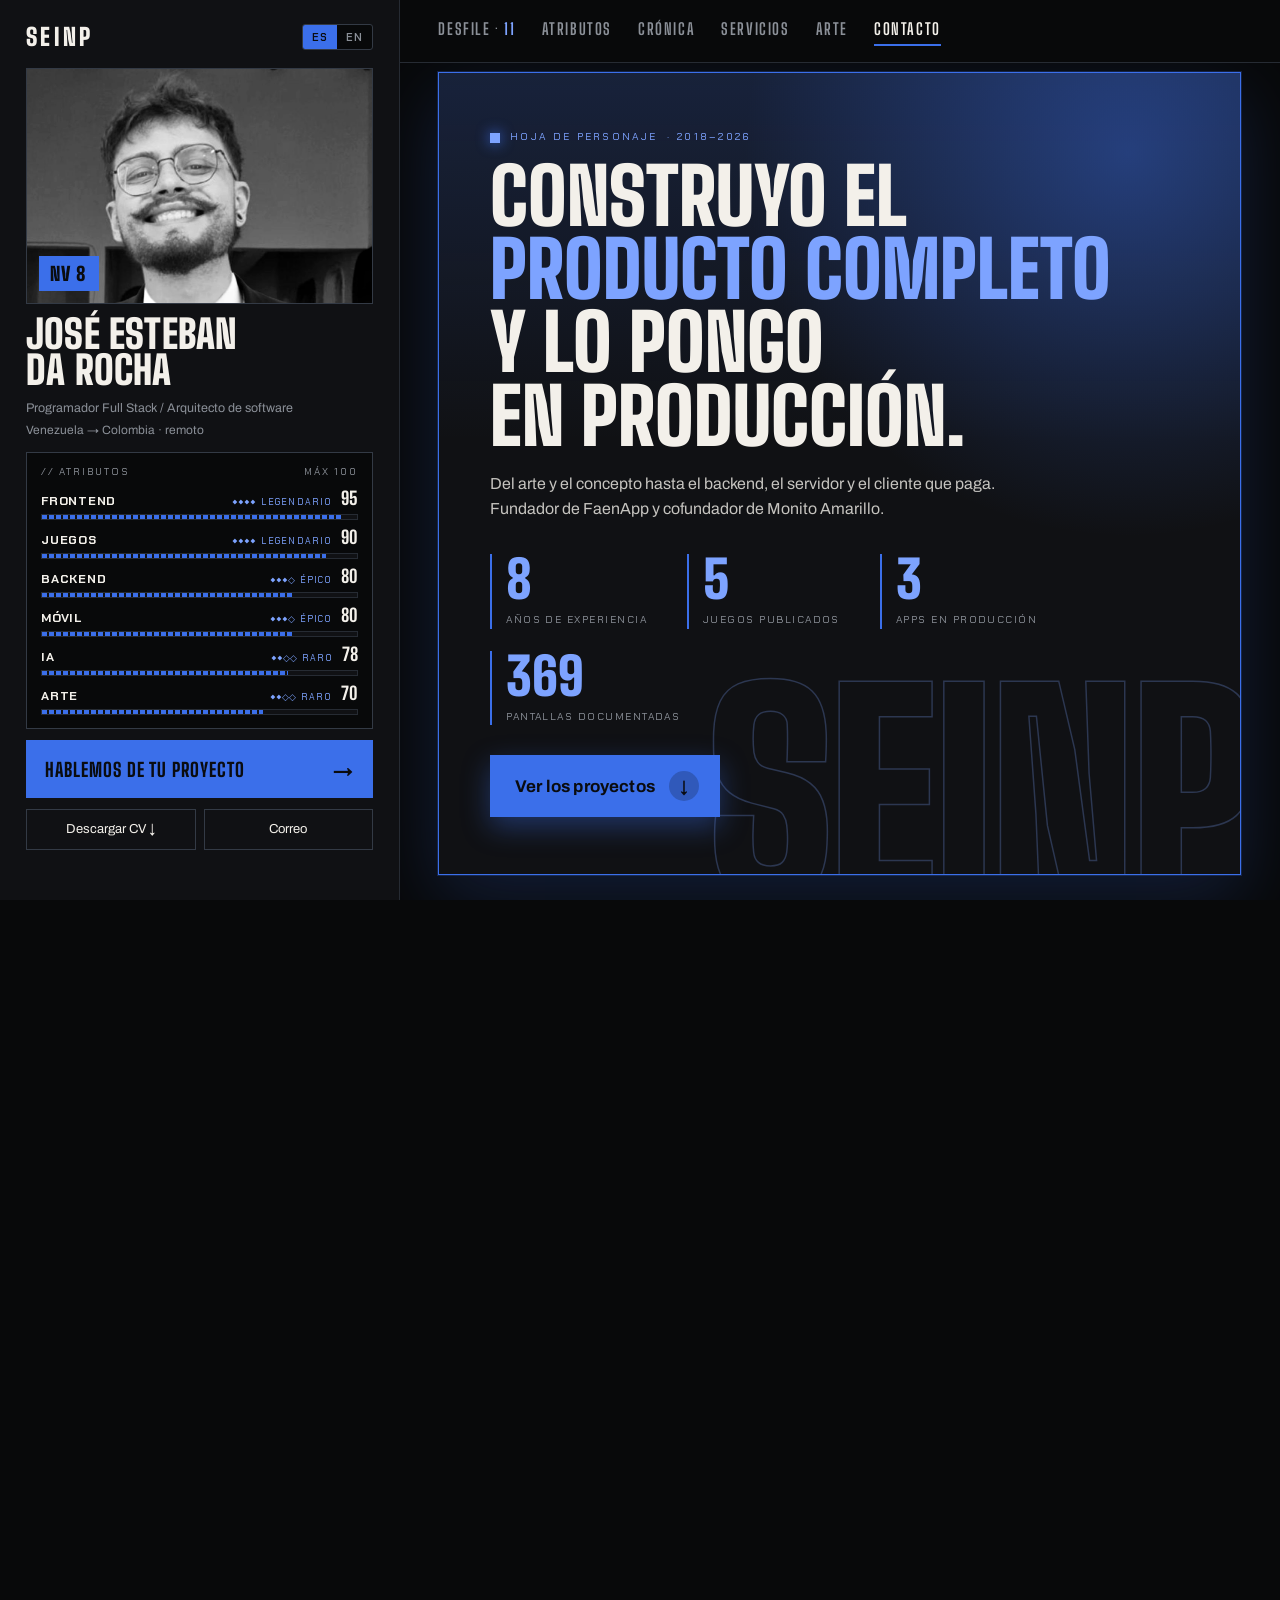
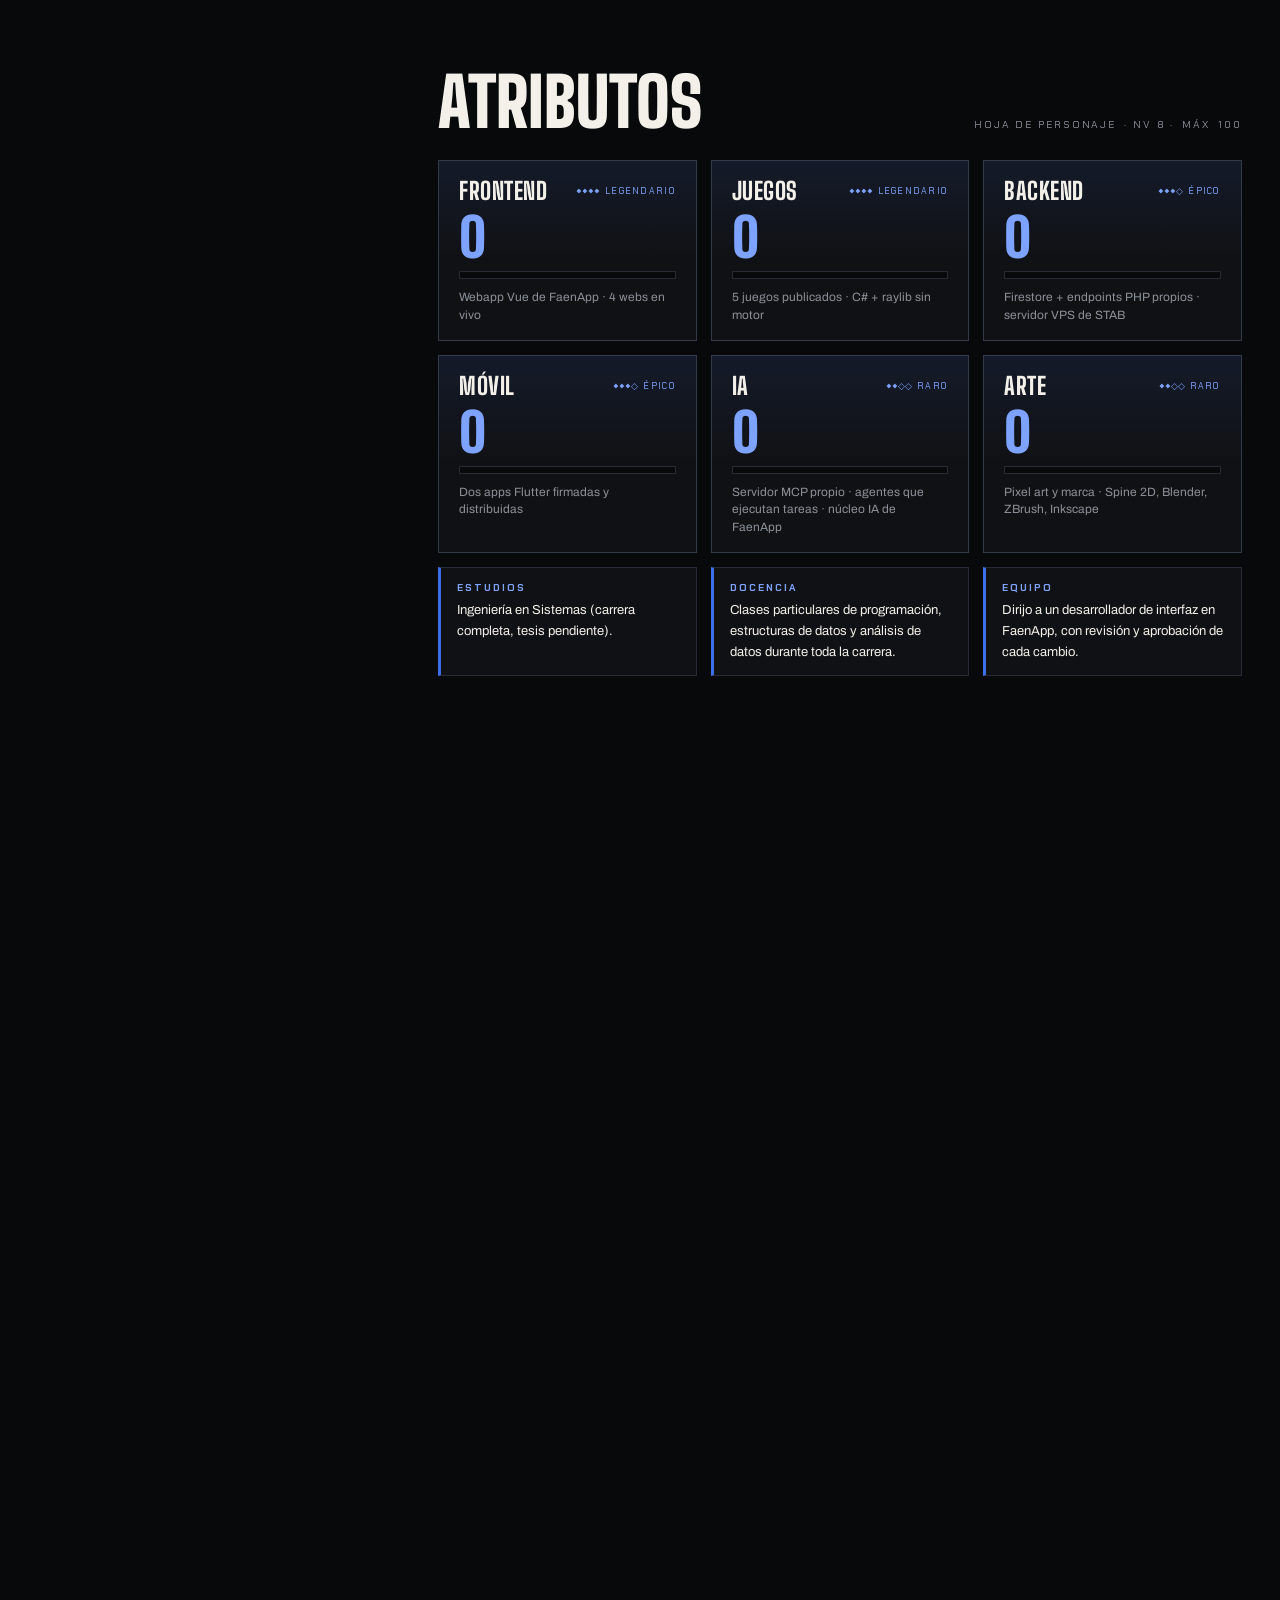
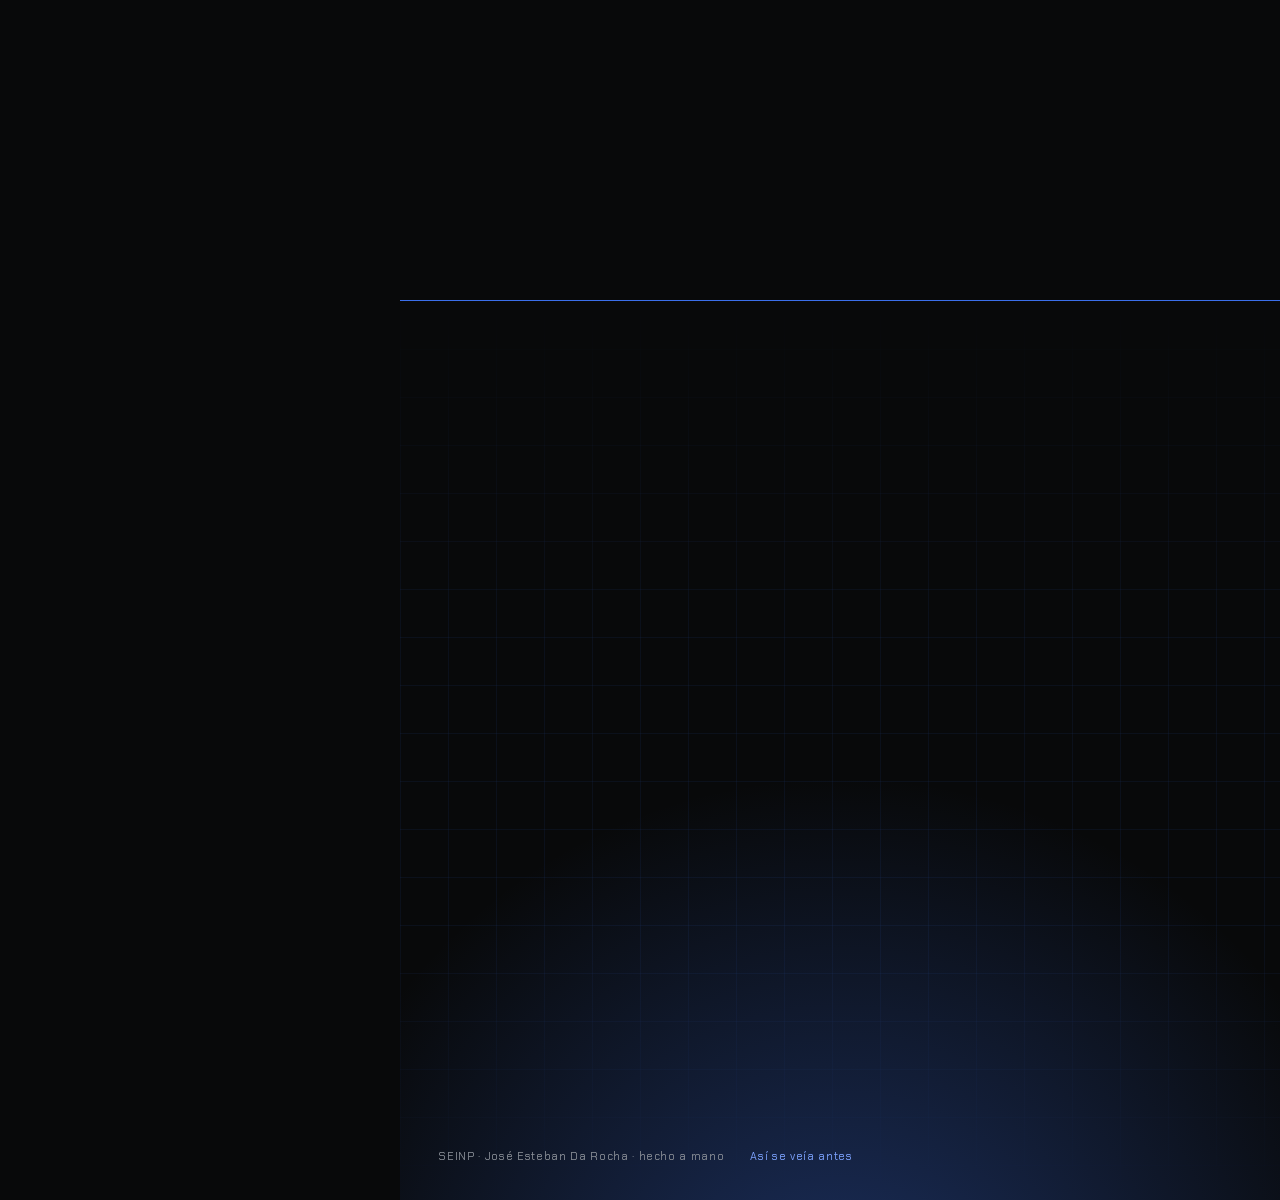
==== commit dee10dc1: "Textos en español neutro con inglés nativo (auditoría completa); cartas que se cierran al cambiar de" ====
--- a/index.html
+++ b/index.html
@@ -73,7 +73,7 @@
       <div class="hero-carta">
         <p class="ojo"><span data-t>HOJA DE PERSONAJE</span> · 2018–2026</p>
         <h2 class="titulo"><span data-t>Construyo el</span> <em data-t>producto completo</em> <span data-t>y lo pongo en producción.</span></h2>
-        <p class="bajada" data-t>Del arte y el concepto hasta el backend, el servidor y el cliente que paga. Dueño de FaenApp y cofundador de Monito Amarillo.</p>
+        <p class="bajada" data-t>Del arte y el concepto hasta el backend, el servidor y el cliente que paga. Fundador de FaenApp y cofundador de Monito Amarillo.</p>
         <ul class="numeros" id="numeros"></ul>
         <a class="hero-cta" href="#desfile"><span data-t>Ver los proyectos</span><i aria-hidden="true">↓</i></a>
       </div>
@@ -103,7 +103,7 @@
         <span class="sec-nota disponible"><i aria-hidden="true"></i><span data-t>Disponible para nuevos proyectos</span></span>
       </div>
       <div class="servicios" id="servicios-lista"></div>
-      <a class="cta servicios-cta" href="#contacto"><span><b data-t>¿Arrancamos tu proyecto?</b> <span data-t>Contame la idea y te digo cómo lo hacemos.</span></span><span class="flecha" aria-hidden="true">→</span></a>
+      <a class="cta servicios-cta" href="#contacto"><span><b data-t>¿Empezamos tu proyecto?</b> <span data-t>Cuéntame la idea y te digo cómo lo hacemos.</span></span><span class="flecha" aria-hidden="true">→</span></a>
     </section>
 
     <section class="seccion" id="arte">
@@ -117,11 +117,11 @@
       <div class="contacto-in">
         <p class="ojo"><span data-t>CONTACTO</span> · <span data-t>respondo el mismo día</span></p>
         <h2 class="contacto-titulo"><span data-t>Hablemos de</span> <em data-t>tu proyecto</em></h2>
-        <p class="contacto-texto" data-t>Contame qué necesitás y te digo si puedo con eso. Web, app, backend, videojuego o automatización con IA: si está en el desfile, lo hago.</p>
-        <a class="cta contacto-cta" id="escribime" href="mailto:estebandarocha7@gmail.com?subject=Hablemos%20de%20mi%20proyecto"><span data-t>Escribime</span><span class="flecha" aria-hidden="true">→</span></a>
+        <p class="contacto-texto" data-t>Cuéntame qué necesitas y te digo sin rodeos si puedo hacerlo. Web, app, backend, videojuego o automatización con IA: si está en el desfile, lo hago.</p>
+        <span class="cta-anillo"><a class="cta contacto-cta" id="escribime" href="mailto:SeinpStudio@gmail.com?subject=Hablemos%20de%20mi%20proyecto"><span data-t>Escríbeme</span><span class="flecha" aria-hidden="true">→</span></a></span>
         <div class="correo">
-          <span class="correo-k" data-t>o copiá el correo</span>
-          <code id="correo-texto">estebandarocha7@gmail.com</code>
+          <span class="correo-k" data-t>o copia el correo</span>
+          <code id="correo-texto">SeinpStudio@gmail.com</code>
           <button type="button" id="copiar" data-t>Copiar</button>
         </div>
         <ul class="redes" id="redes"></ul>
--- a/estilo.css
+++ b/estilo.css
@@ -84,6 +84,35 @@
 .menu a{ font-family:var(--display); font-weight:700; font-size:16px; letter-spacing:.1em; color:var(--tenue); white-space:nowrap; padding-bottom:2px; border-bottom:2px solid transparent; }
 .menu a:hover, .menu a.activo{ color:var(--luz); border-bottom-color:var(--cobalto); }
 .menu a b{ color:var(--cobalto-claro); font-weight:700; }
+
+/* ---------- INTRO: la hoja de personaje se carga (cortina a pantalla completa, ~2 s) ---------- */
+html.con-intro{ overflow:hidden; }
+#intro{ position:fixed; inset:0; z-index:400; background: radial-gradient(900px circle at 50% 120%, rgba(59,111,234,.32), rgba(59,111,234,0) 60%), var(--sala); display:flex; align-items:center; justify-content:center; overflow:hidden; }
+#intro::before{ content:""; position:absolute; inset:0; pointer-events:none; opacity:.35;
+  background-image: linear-gradient(rgba(59,111,234,.22) 1px, transparent 1px), linear-gradient(90deg, rgba(59,111,234,.22) 1px, transparent 1px); background-size: 48px 48px;
+  -webkit-mask-image: radial-gradient(circle at 50% 50%, #000 20%, transparent 75%); mask-image: radial-gradient(circle at 50% 50%, #000 20%, transparent 75%); }
+#intro::after{ content:""; position:absolute; left:0; right:0; top:-10%; height:10%; pointer-events:none; background: linear-gradient(180deg, rgba(125,163,255,0), rgba(125,163,255,.35), rgba(125,163,255,0)); animation: intro-escaneo 1.6s linear infinite; }
+@keyframes intro-escaneo{ to{ top:110%; } }
+.intro-in{ position:relative; display:flex; flex-direction:column; align-items:center; gap:18px; padding:0 24px; animation: intro-entra .6s cubic-bezier(.2,.8,.2,1) both; }
+@keyframes intro-entra{ from{ opacity:0; transform:translateY(16px) scale(.98); } }
+.intro-marca{ position:relative; font-family:var(--display); font-weight:900; font-size: clamp(96px, 18vw, 240px); line-height:.9; letter-spacing:-.02em; color:transparent;
+  -webkit-text-stroke:1.5px rgba(125,163,255,.45); background: linear-gradient(90deg, var(--cobalto-claro) 0 50%, transparent 50% 100%); background-size: 200% 100%; background-position: 100% 0;
+  -webkit-background-clip:text; background-clip:text; animation: intro-relleno 1.35s cubic-bezier(.2,.8,.2,1) .15s both; }
+@keyframes intro-relleno{ to{ background-position: 0 0; } }
+.intro-nv{ position:absolute; right:-.1em; top:-.12em; font-size: clamp(14px, 2vw, 22px); line-height:1; letter-spacing:.04em; -webkit-text-stroke:0; color:var(--cobalto-tinta); -webkit-text-fill-color:var(--cobalto-tinta); background:var(--cobalto); -webkit-background-clip:border-box; background-clip:border-box; padding:.35em .55em .3em; transform:scale(0) rotate(-8deg); }
+#intro.completa .intro-nv{ animation: intro-sello .45s cubic-bezier(.3,1.6,.5,1) forwards; }
+@keyframes intro-sello{ to{ transform:scale(1) rotate(-8deg); } }
+.intro-barra{ width: min(420px, 70vw); height:10px; background:var(--muro); border:1px solid var(--linea-2); position:relative; overflow:hidden; }
+.intro-barra i{ position:absolute; inset:0 auto 0 0; width:0; background: repeating-linear-gradient(90deg, var(--cobalto) 0 7px, transparent 7px 9px); box-shadow:0 0 14px rgba(59,111,234,.7); }
+.intro-texto{ display:flex; align-items:center; gap:8px; font-family:var(--datos); font-size:11px; letter-spacing:.24em; text-transform:uppercase; color:var(--tenue); }
+.intro-texto::before{ content:""; width:9px; height:9px; background:var(--cobalto-claro); box-shadow:0 0 12px var(--cobalto); animation: late-ojo 1.2s ease-in-out infinite; }
+.intro-texto b{ color:var(--cobalto-claro); font-weight:700; font-variant-numeric:tabular-nums; min-width:3ch; text-align:right; }
+/* salida: la cortina sube con la linea de barrido de las diapositivas */
+#intro.fuera{ animation: intro-sale .6s cubic-bezier(.7,0,.3,1) forwards; }
+#intro.fuera .intro-in{ animation: intro-in-sale .35s ease-in forwards; }
+@keyframes intro-sale{ to{ transform:translateY(-100%); } }
+@keyframes intro-in-sale{ to{ opacity:0; transform:translateY(-24px); } }
+#intro.fuera::after{ animation:none; top:auto; bottom:-2px; height:3px; background:var(--cobalto-claro); box-shadow:0 0 24px 6px rgba(59,111,234,.8); }
 
 /* ---------- la portada: una carta cobalto como las del desfile, con brillo, marca de agua y boton ---------- */
 .hero{ padding: clamp(24px,4vw,44px) var(--gut) clamp(24px,4vw,44px); }
@@ -239,6 +268,10 @@
 @keyframes barrer{ 0%{ transform:translateX(-140%) skewX(-12deg); } 60%,100%{ transform:translateX(260%) skewX(-12deg); } }
 @keyframes palpitar{ 0%,100%{ transform:scale(1); box-shadow:0 10px 28px rgba(59,111,234,.38); } 50%{ transform:scale(1.03); box-shadow:0 14px 36px rgba(59,111,234,.55); } }
 .proyecto.carta-p .link:hover{ transform:none; }
+/* placa "sin enlace": mismo tamaño que el boton, pero apagada (sin brillo, sin latido) */
+.proyecto.carta-p .link.sin-enlace, .proyecto.carta-p .link.sin-enlace:hover{ background:transparent; color:var(--tenue); border:1px dashed var(--linea-2); box-shadow:none; cursor:default; animation:none !important; }
+.proyecto.carta-p .link.sin-enlace::before{ display:none; }
+.proyecto.carta-p .link.sin-enlace i{ background:transparent; border:1px solid var(--linea-2); color:var(--tenue); }
 /* STAB: boton de fondo transparente (deja ver la carta), con borde y letras del mismo arcoiris corriente del marco */
 .proyecto.carta-p.arcoiris .link{ color:var(--luz); border:2px solid transparent;
   background: linear-gradient(var(--muro), var(--muro)) padding-box, linear-gradient(90deg, #FF4D4D, #FFA23A, #FFE94D, #5CE07A, #4DA6FF, #B36BFF, #FF5CB8, #FF4D4D) border-box;
@@ -426,9 +459,13 @@
 .contacto-titulo{ margin:0; font-family:var(--display); font-weight:900; font-size: clamp(48px,7.4vw,112px); line-height:.88; text-transform:uppercase; }
 .contacto-titulo em{ display:block; font-style:normal; color:var(--cobalto-claro); }
 .contacto-texto{ margin:18px auto 26px; color:rgba(243,240,234,.82); max-width:54ch; font-size:17px; }
-.contacto-cta{ position:relative; overflow:visible; display:inline-flex; padding:20px 30px 18px; font-size:26px; box-shadow: 0 0 0 6px rgba(59,111,234,.16), 0 16px 44px rgba(59,111,234,.5); }
-.contacto.animar .contacto-cta{ animation: flota-cta 3.4s ease-in-out infinite; }
-.contacto-cta::after{ content:""; position:absolute; inset:-6px; border:2px solid var(--cobalto-claro); opacity:0; pointer-events:none; animation: anillo 2.6s ease-out infinite; }
+/* el boton recorta su brillo (overflow:hidden); el anillo que late vive en el envoltorio, por fuera */
+.cta-anillo{ position:relative; display:inline-block; }
+.contacto.animar .cta-anillo{ animation: flota-cta 3.4s ease-in-out infinite; }
+.cta-anillo::after{ content:""; position:absolute; inset:-6px; border:2px solid var(--cobalto-claro); opacity:0; pointer-events:none; animation: anillo 2.6s ease-out infinite; }
+.contacto-cta{ position:relative; overflow:hidden; display:inline-flex; padding:20px 30px 18px; font-size:26px; color:var(--luz); box-shadow: 0 0 0 6px rgba(59,111,234,.16), 0 16px 44px rgba(59,111,234,.5); }
+.contacto-cta:hover{ color:#fff; }
+.contacto-cta > *{ position:relative; z-index:1; }
 @keyframes anillo{ 0%{ transform:scale(.96); opacity:.75; } 100%{ transform:scale(1.22); opacity:0; } }
 .contacto-cta .flecha{ font-size:26px; }
 .correo{ display:flex; flex-wrap:wrap; align-items:center; justify-content:center; gap:10px; margin-top:24px; }
@@ -490,6 +527,44 @@
 html.paginado .diapo > .diapo-in > *, html.reel .diapo > .diapo-in > *{ opacity:0; transform:translateY(18px); transition: opacity .6s ease var(--d,0s), transform .6s cubic-bezier(.2,.8,.2,1) var(--d,0s); }
 html.paginado .diapo.animar > .diapo-in > *, html.reel .diapo.animar > .diapo-in > *{ opacity:1; transform:none; }
 .capa-bucle .diapo > .diapo-in > *{ opacity:1 !important; transform:none !important; transition:none !important; }
+/* ENTRADAS de las cartas del desfile: cada fila con la suya (lados, zoom, giro, subida, barrido). Se disparan con
+   .animar en la diapositiva (PC: la fila; telefono: la carta). fill backwards: al terminar, la carta vuelve a
+   obedecer al mouse (inclinacion) y al giro. */
+.fila-cartas .carta-p .carta{ animation-fill-mode: backwards; animation-timing-function: cubic-bezier(.2,.8,.2,1); animation-duration:.85s; animation-delay: calc(var(--d,0s) + .05s); }
+.fila-cartas.animar [data-entrada="lados"]:nth-child(1) .carta, .proyecto.animar[data-entrada="lados"] .carta{ animation-name: entra-izq; }
+.fila-cartas.animar [data-entrada="lados"]:nth-child(2) .carta{ animation-name: entra-der; }
+.fila-cartas.animar [data-entrada="zoom"] .carta, .proyecto.animar[data-entrada="zoom"] .carta{ animation-name: entra-zoom; }
+.fila-cartas.animar [data-entrada="caida"] .carta, .proyecto.animar[data-entrada="caida"] .carta{ animation-name: entra-caida; animation-timing-function: cubic-bezier(.34,1.5,.64,1); animation-duration:.95s; }
+.fila-cartas.animar [data-entrada="subida"] .carta, .proyecto.animar[data-entrada="subida"] .carta{ animation-name: entra-subida; }
+.fila-cartas.animar [data-entrada="reparto"]:nth-child(1) .carta, .proyecto.animar[data-entrada="reparto"] .carta{ animation-name: entra-reparto-a; animation-duration:.9s; }
+.fila-cartas.animar [data-entrada="reparto"]:nth-child(2) .carta{ animation-name: entra-reparto-b; animation-duration:.9s; }
+@keyframes entra-izq{ from{ opacity:0; transform: translateX(-90px) rotateY(24deg); } }
+@keyframes entra-der{ from{ opacity:0; transform: translateX(90px) rotateY(-24deg); } }
+@keyframes entra-zoom{ 0%{ opacity:0; transform: scale(.72); } 70%{ transform: scale(1.03); } 100%{ transform: scale(1); } }
+/* caida: la carta cae desde arriba y rebota (Momi + Tyr) */
+@keyframes entra-caida{ from{ opacity:0; transform: translateY(-150px) rotateX(26deg) scale(.96); } }
+/* subida: sube y se asienta (solo transform + opacity: 60 fps) */
+@keyframes entra-subida{ from{ opacity:0; transform: translateY(90px) scale(.96); } }
+/* reparto: las dos cartas salen del centro de abajo y se cruzan hasta su lugar, como al repartir (MARSICARE + Castañuela) */
+@keyframes entra-reparto-a{ from{ opacity:0; transform: translate(62%, 70px) rotate(-9deg) scale(.84); } }
+@keyframes entra-reparto-b{ from{ opacity:0; transform: translate(-62%, 70px) rotate(9deg) scale(.84); } }
+/* Monito: la tele se enciende (como en monitoamarillo.com) y los textos se escriben con cursor (app.js) */
+.proyecto.carta-p.dorado .imagen img{ opacity:0; }
+.animar .proyecto.carta-p.dorado .imagen img, .proyecto.carta-p.dorado.animar .imagen img{ animation: tele-enciende 1s cubic-bezier(.2,.8,.2,1) .25s both; }
+@keyframes tele-enciende{ 0%{ opacity:1; transform: scale(1.4, .004); } 45%{ transform: scale(1.06, .06); } 70%{ transform: scale(1, 1); } 100%{ opacity:1; transform:none; } }
+.proyecto.carta-p.dorado .imagen{ position:relative; }
+.proyecto.carta-p.dorado .imagen::after{ content:""; position:absolute; inset:0; background:#fff; opacity:0; pointer-events:none; z-index:2; }
+.animar .proyecto.carta-p.dorado .imagen::after, .proyecto.carta-p.dorado.animar .imagen::after{ animation: tele-flash 1s ease-out .25s both; }
+@keyframes tele-flash{ 0%{ opacity:.85; } 50%{ opacity:.35; } 100%{ opacity:0; } }
+/* mientras la carta escribe, su borde corriente se queda quieto (menos repintado) */
+.proyecto.carta-p.escribiendo .cara{ animation-play-state: paused; }
+.cursor-term{ display:inline-block; width:.55em; height:1em; background:#F5C408; margin-left:3px; vertical-align:-.12em; animation: parpadea .8s steps(1) infinite; }
+@keyframes parpadea{ 50%{ opacity:0; } }
+/* galeria: las piezas aparecen una por una */
+.galeria figure{ opacity:0; }
+#arte.animar .galeria figure{ opacity:1; animation: pop-pieza .55s cubic-bezier(.2,.8,.2,1) backwards; animation-delay: calc(var(--i,0) * 40ms + .15s); }
+@keyframes pop-pieza{ from{ opacity:0; transform: scale(.6) translateY(12px); } }
+@media (prefers-reduced-motion: reduce){ .fila-cartas .carta-p .carta, .proyecto.carta-p.dorado .imagen img, #arte.animar .galeria figure{ animation:none !important; opacity:1; } }
 /* la portada tambien vive: flota despacio y se inclina (poco) con el mouse */
 html.paginado .hero{ perspective:1500px; }
 html.paginado .hero > .diapo-in{ animation: flota-carta 5s ease-in-out infinite; will-change:transform; }
@@ -499,20 +574,17 @@
 html.paginado .carta-p .cab-d{ height:104px; }
 html.paginado .carta-p .cab-d .logo{ height:76px; }
 html.paginado .carta-p .cab-d .logo.pixel{ height:104px; }
-html.paginado .carta-p .imagen img, html.paginado .carta-p .imagen video, html.paginado .carta-p .carrusel .slide img{ max-height:32vh; }
-html.paginado .carta-p .frente .imagen:not(.carrusel) img{ max-height:40vh; }
-/* la carta sola llena el alto de la diapositiva y su imagen crece con ella */
-html.paginado .fila-cartas.una{ padding-top:92px; padding-bottom:34px; }
-html.paginado .fila-cartas.una > .diapo-in{ height:100%; display:flex; }
-html.paginado .fila-cartas.una .proyecto.carta-p{ flex:1; display:flex; }
-html.paginado .fila-cartas.una .flotante, html.paginado .fila-cartas.una .carta{ flex:1; height:100%; }
-html.paginado .fila-cartas.una .carta{ display:grid; }
-html.paginado .carta-p.sola .imagen img, html.paginado .carta-p.sola .imagen video{ max-height: calc(100vh - 230px); }
+/* todos los medios de las cartas de a dos al mismo alto: asi ninguna fila (Momi + Tyr) sobresale de las demas */
+html.paginado .carta-p .imagen img, html.paginado .carta-p .imagen video, html.paginado .carta-p .carrusel .slide img, html.paginado .carta-p .frente .imagen:not(.carrusel) img{ max-height:30vh; }
+/* la carta sola (Monito) mide lo que su contenido y queda centrada en la diapositiva, sin aire vacio arriba y abajo */
+html.paginado .carta-p.sola .imagen img{ max-height: 50vh; }
+html.paginado .proyecto.carta-p.sola .frente{ padding: clamp(24px,3.2vw,44px) clamp(24px,4vw,56px); }
 html.paginado .proyecto.carta-p .link{ padding:13px 16px 13px 22px; font-size:19px; }
 html.paginado .proyecto.carta-p .link i{ width:34px; height:34px; }
 /* el resto de imagenes tampoco puede pasarse del alto */
 html.paginado .proyecto .imagen img, html.paginado .carrusel .slide img{ max-height:62vh; }
 html.paginado .carrusel.vertical .slide img{ max-height:60vh; }
+html.paginado .carta-p .carrusel.vertical .slide img{ max-height:30vh; }   /* dentro de una carta manda el alto de la fila */
 
 /* ================= TELEFONO EN MODO REEL: cada apartado llena la pantalla bajo el perfil y se desliza con enganche ================= */
 /* Sin scroll nativo ni snap: el dedo manda (app.js). scroll-padding-top sigue siendo la referencia del alto de ficha + barra. */
@@ -534,6 +606,7 @@
 html.reel .carrusel.vertical .slide img{ max-height:32dvh; }
 html.reel .fila-cartas{ display:block; padding:0; border:0; }
 html.reel .proyecto.carta-p{ padding:20px; }
+html.reel .proyecto.carta-p.arcoiris .cara, html.reel .proyecto.carta-p.dorado .cara, html.reel .proyecto.carta-p.arcoiris .link, html.reel .proyecto.carta-p.arcoiris .link span{ animation-timing-function: steps(60); }
 html.reel .carta-p .cara{ gap:10px; padding:16px 16px 16px; }
 html.reel .carta-p .cab-d{ height:auto; min-height:64px; }
 html.reel .carta-p .imagen img, html.reel .carta-p .imagen video, html.reel .carta-p .carrusel .slide img{ max-height:26dvh; }
@@ -582,6 +655,7 @@
 html.reel .galeria figure{ padding:6px; }
 /* contacto en telefono */
 html.reel .contacto-titulo{ font-size: clamp(40px, 11.5vw, 52px); }
+html.reel .cta-anillo{ display:block; width:75%; margin:0 auto; }   /* un 25% mas angosto, pedido de Esteban */
 html.reel .contacto-cta{ display:flex; width:100%; justify-content:center; gap:14px; font-size:21px; padding:16px 18px 14px; }
 html.reel .contacto-texto{ font-size:14.5px; margin:12px 0 18px; }
 html.reel .correo{ margin-top:16px; }
@@ -641,6 +715,10 @@
 html.reel .carta-p .frente .imagen:not(.logo){ position:relative; isolation:isolate; overflow:hidden; }
 html.reel .carta-p .frente .imagen:not(.logo)::before{ content:""; position:absolute; inset:-8%; z-index:0; pointer-events:none;
   background: var(--fondo) center / cover no-repeat; filter: blur(22px) saturate(1.15) brightness(.5); opacity:.75; }
+/* con la miniatura de 24 px no hace falta el filter (lo que lagueaba el giro): se agranda suave y se oscurece con la opacidad */
+html.reel .carta-p .frente .imagen.ambiente-mini::before{ filter:none; opacity:.42; inset:0; }
+/* mientras la carta gira, todo lo que repinta se queda quieto: borde corriente, boton arcoiris, flotar */
+.proyecto.carta-p.girando .cara, .proyecto.carta-p.girando .link, .proyecto.carta-p.girando .link span, .proyecto.carta-p.girando .flotante{ animation-play-state: paused; }
 html.reel .carta-p .frente .imagen > *{ position:relative; z-index:1; }
 /* dorso: el texto centrado y el boton abajo */
 html.reel .carta-p .dorso .k{ margin-top:auto; }
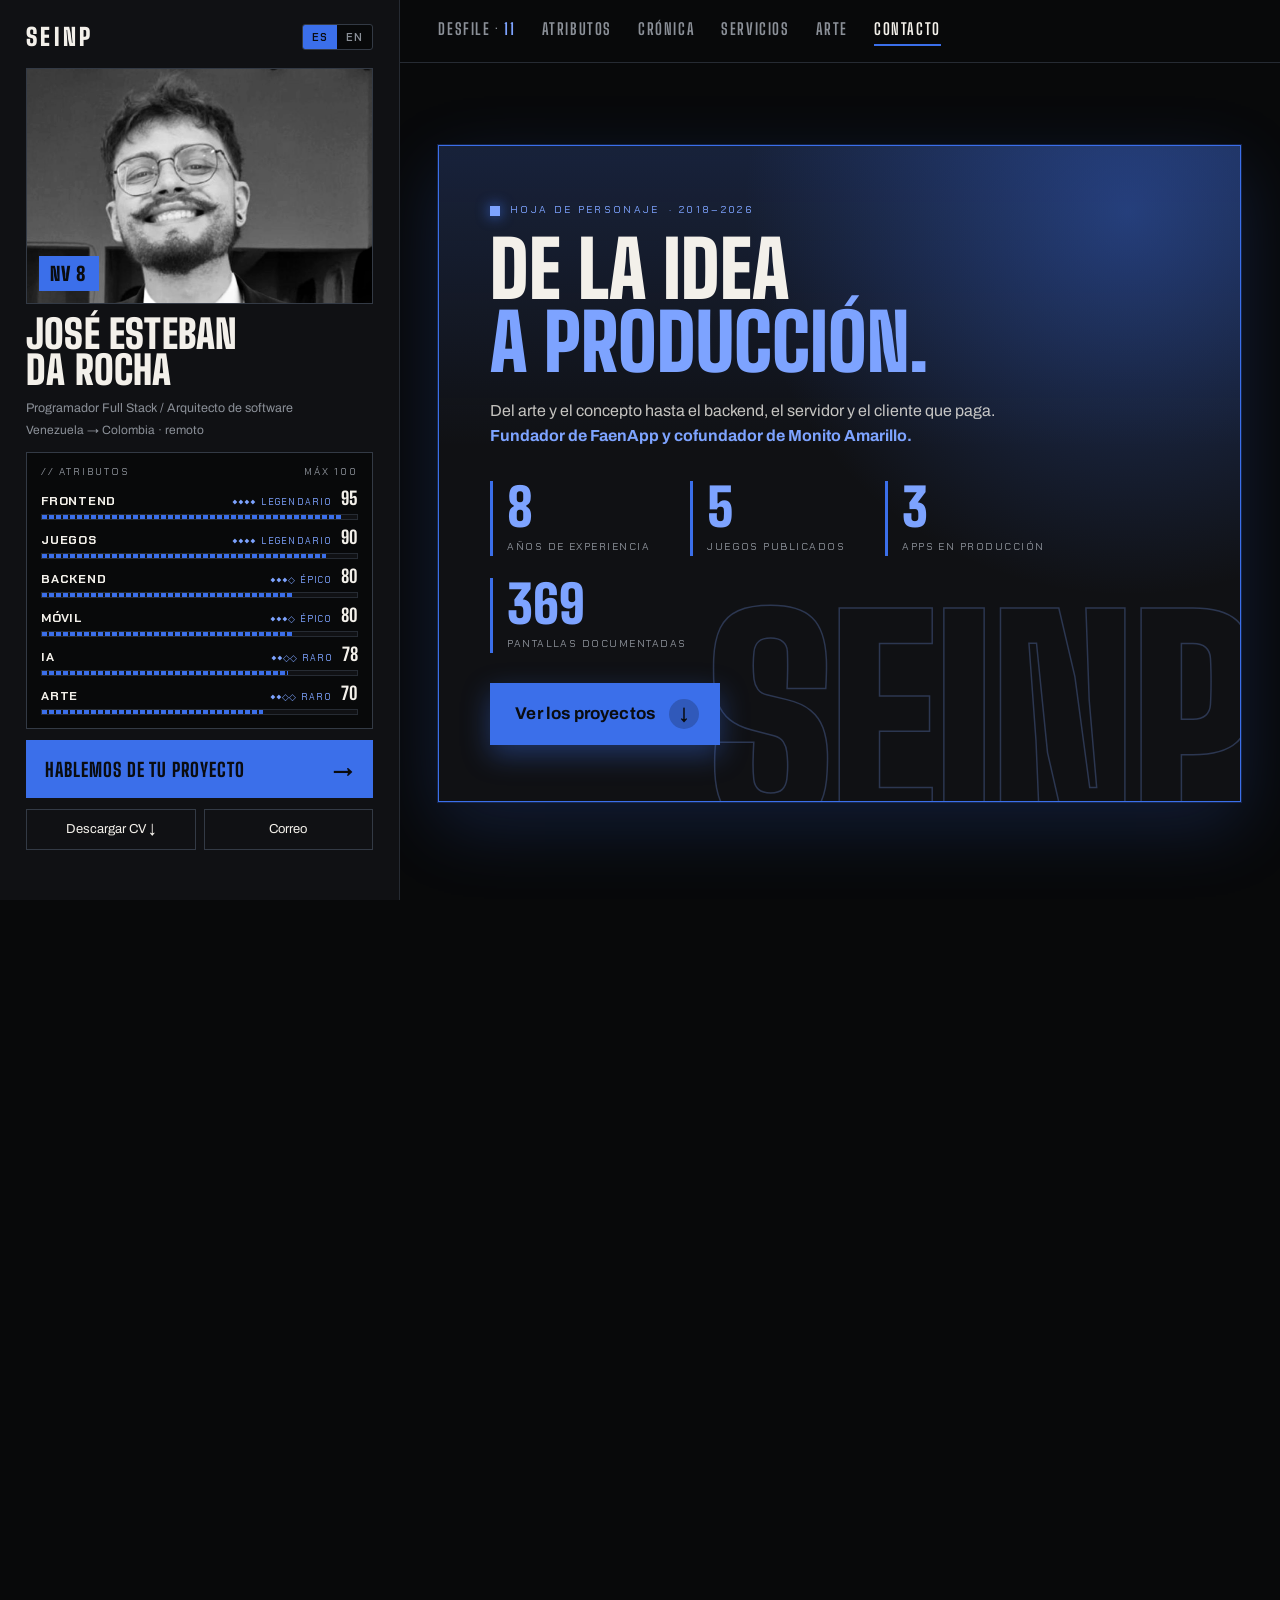
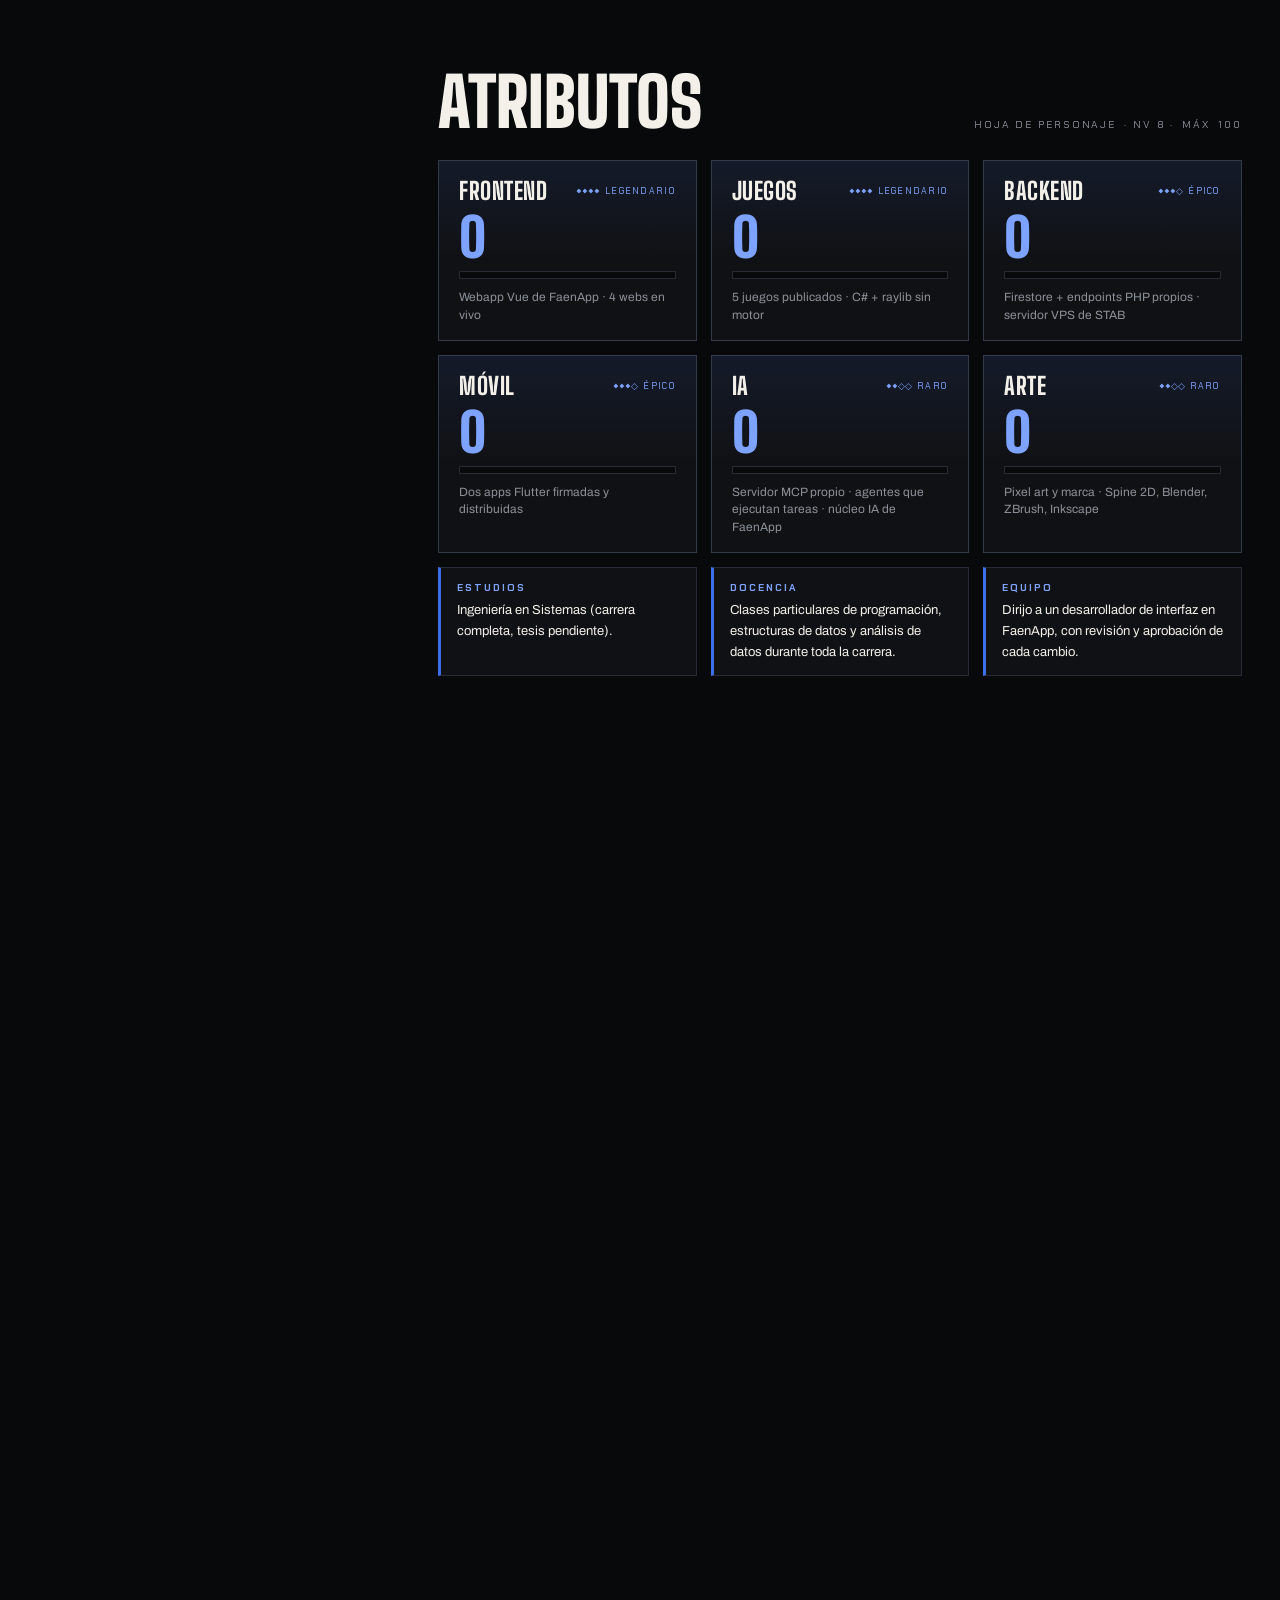
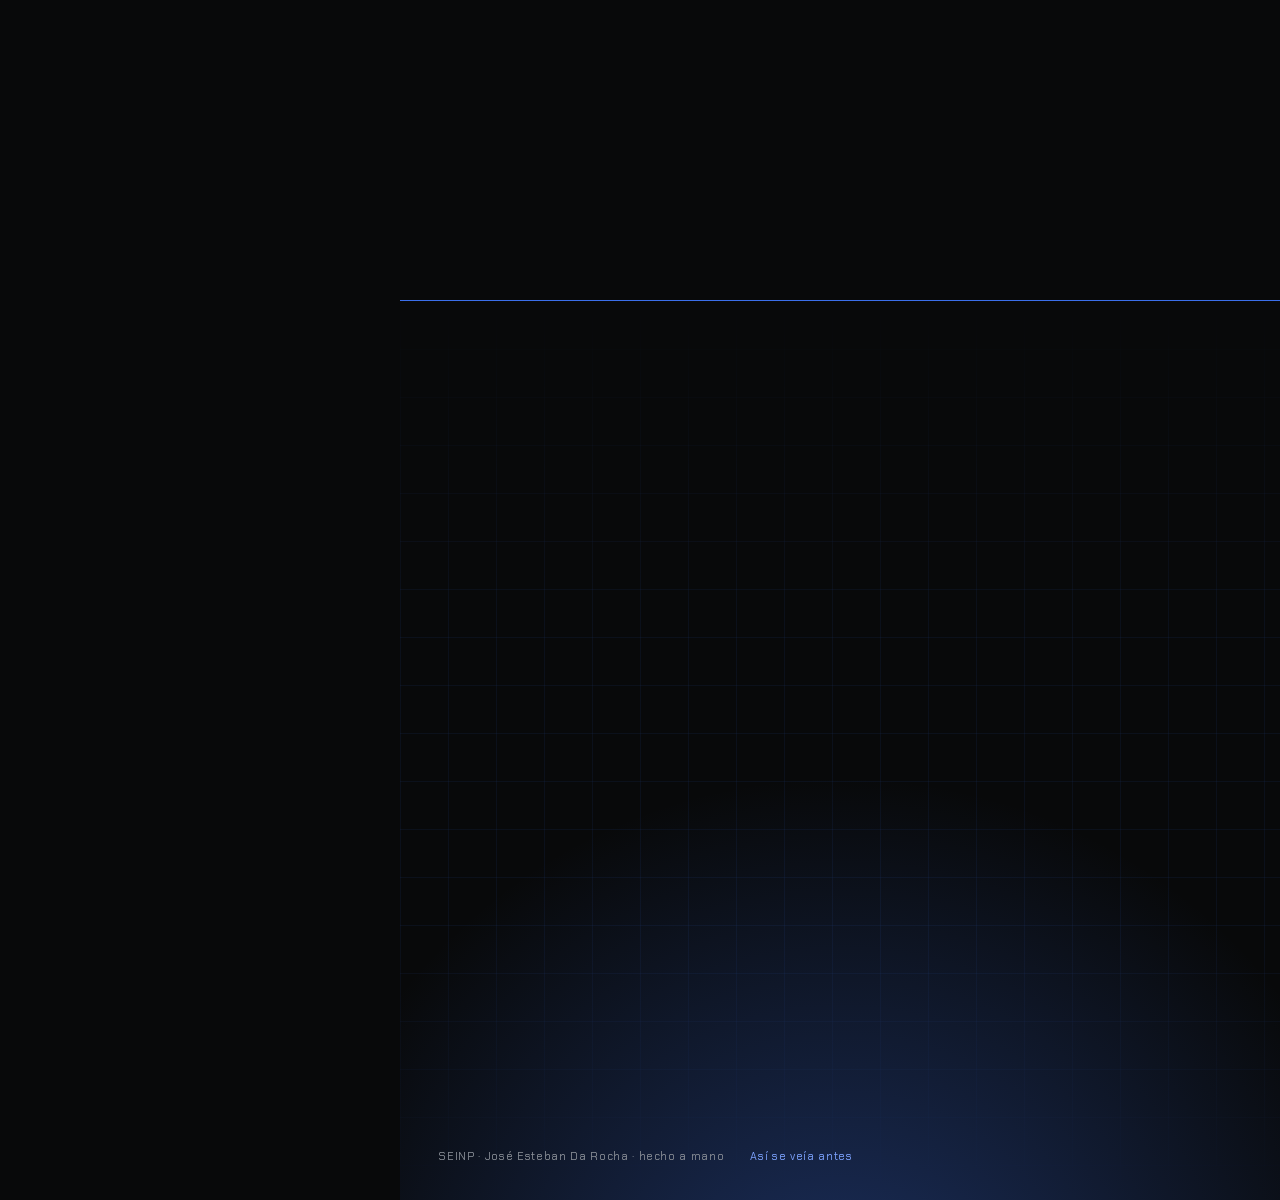
==== commit 37d6e732: "Portada: "De la idea a producción." y la frase de fundador en negrita cobalto Co-Authored-By: Claude" ====
--- a/index.html
+++ b/index.html
@@ -72,8 +72,8 @@
     <header class="hero">
       <div class="hero-carta">
         <p class="ojo"><span data-t>HOJA DE PERSONAJE</span> · 2018–2026</p>
-        <h2 class="titulo"><span data-t>Construyo el</span> <em data-t>producto completo</em> <span data-t>y lo pongo en producción.</span></h2>
-        <p class="bajada" data-t>Del arte y el concepto hasta el backend, el servidor y el cliente que paga. Fundador de FaenApp y cofundador de Monito Amarillo.</p>
+        <h2 class="titulo"><span data-t>De la idea</span> <em data-t>a producción.</em></h2>
+        <p class="bajada"><span data-t>Del arte y el concepto hasta el backend, el servidor y el cliente que paga.</span> <b data-t>Fundador de FaenApp y cofundador de Monito Amarillo.</b></p>
         <ul class="numeros" id="numeros"></ul>
         <a class="hero-cta" href="#desfile"><span data-t>Ver los proyectos</span><i aria-hidden="true">↓</i></a>
       </div>
--- a/estilo.css
+++ b/estilo.css
@@ -130,6 +130,7 @@
 @keyframes late-ojo{ 0%,100%{ opacity:1; transform:scale(1); } 50%{ opacity:.55; transform:scale(.8); } }
 .titulo{ margin:0; font-family:var(--display); font-weight:900; font-size: clamp(38px, 6.2vw, 78px); line-height:.94; text-transform:uppercase; max-width:18ch; text-wrap:balance; }
 .titulo em{ font-style:normal; color:var(--cobalto-claro); }
+.bajada b{ color:var(--cobalto-claro); font-weight:700; }
 .bajada{ margin:18px 0 0; max-width:58ch; color:rgba(243,240,234,.8); font-size:16px; }
 .numeros{ list-style:none; margin:32px 0 0; padding:0; display:flex; flex-wrap:wrap; gap:22px 40px; }
 .numeros li{ display:flex; flex-direction:column; padding-left:14px; border-left:3px solid var(--cobalto); }
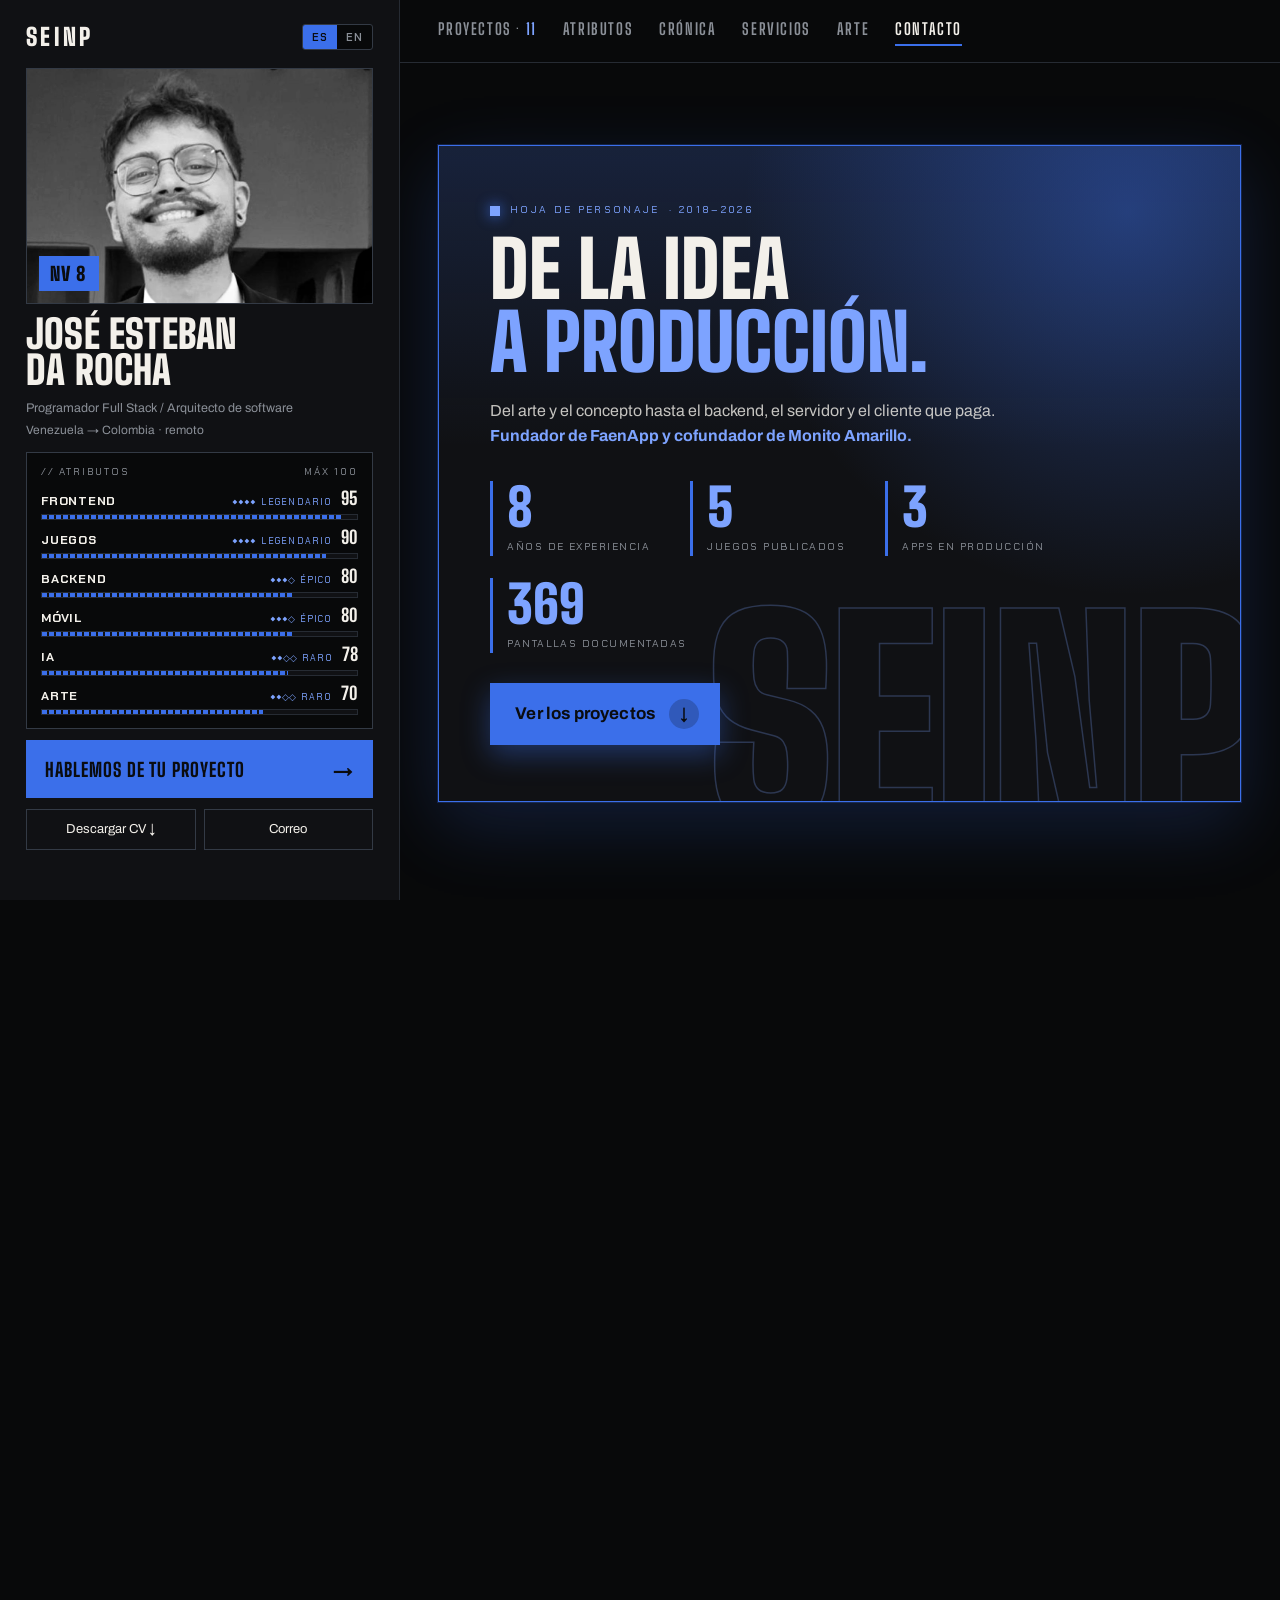
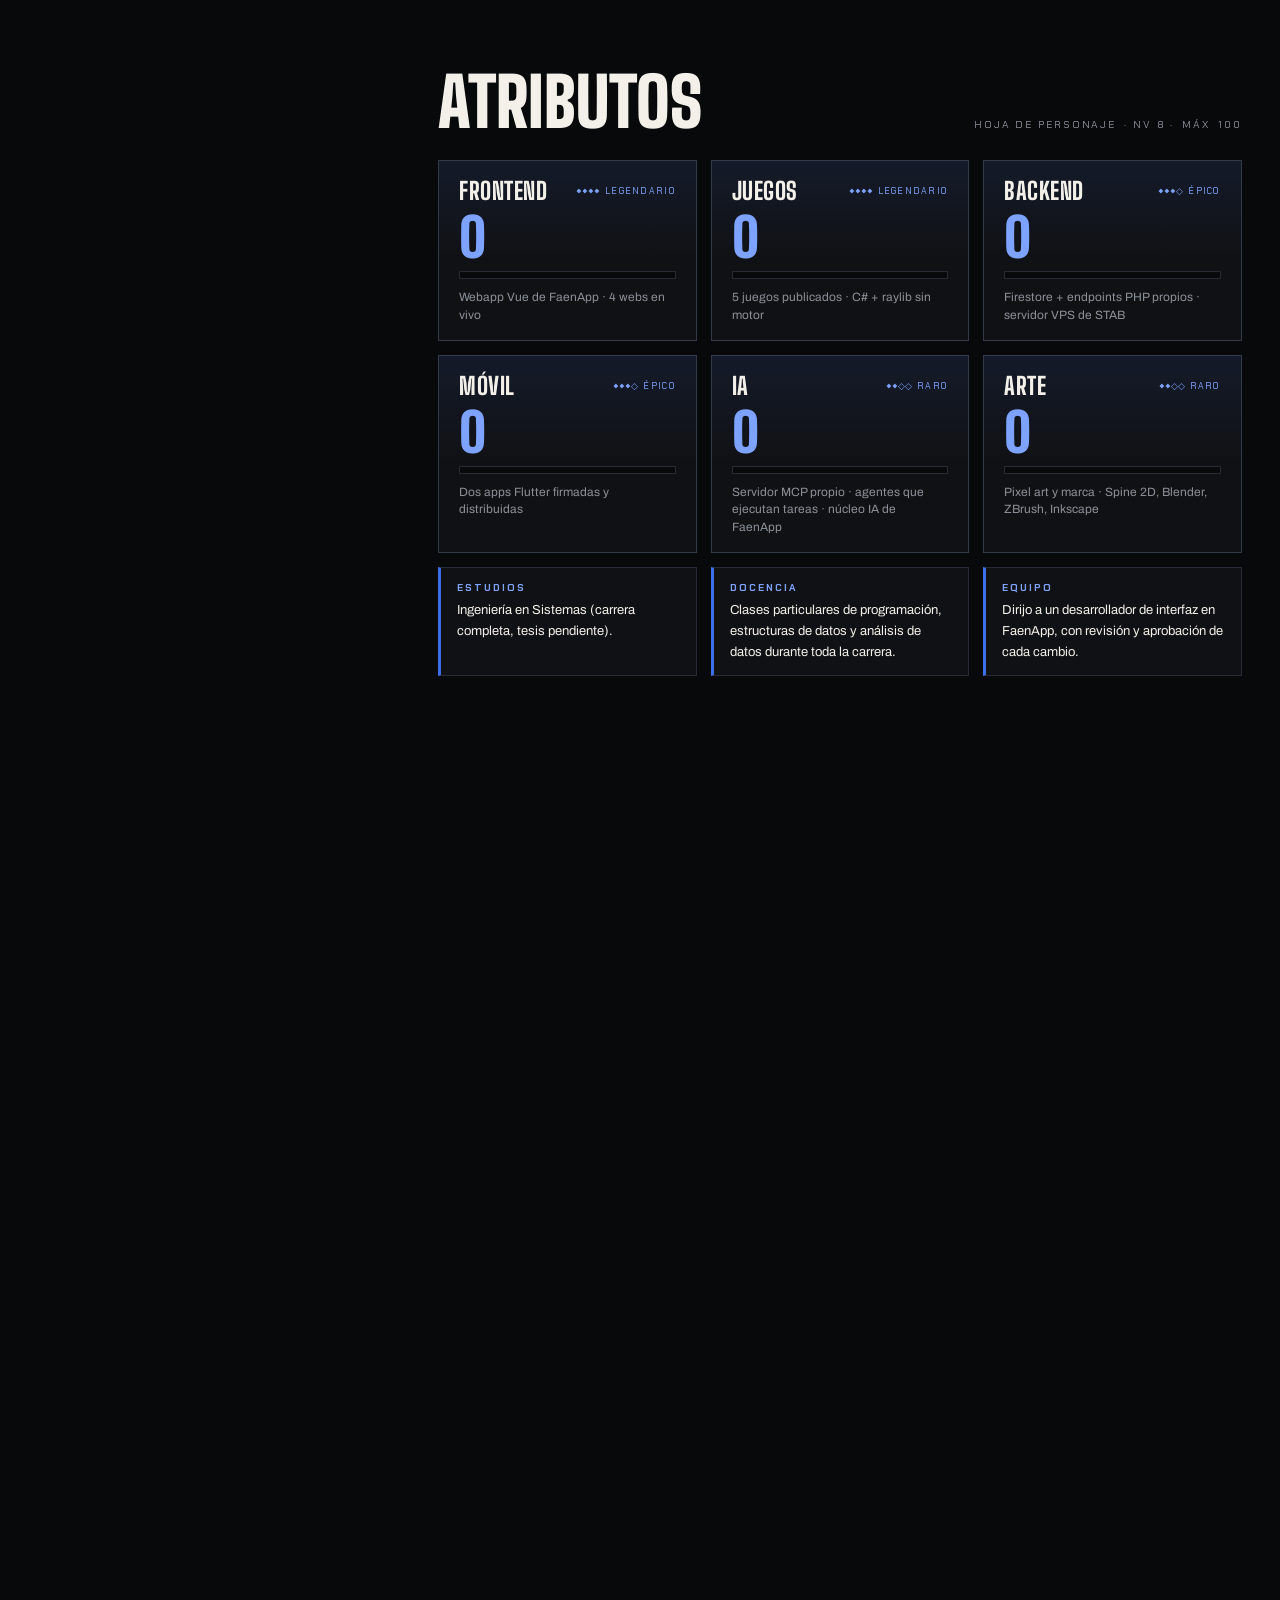
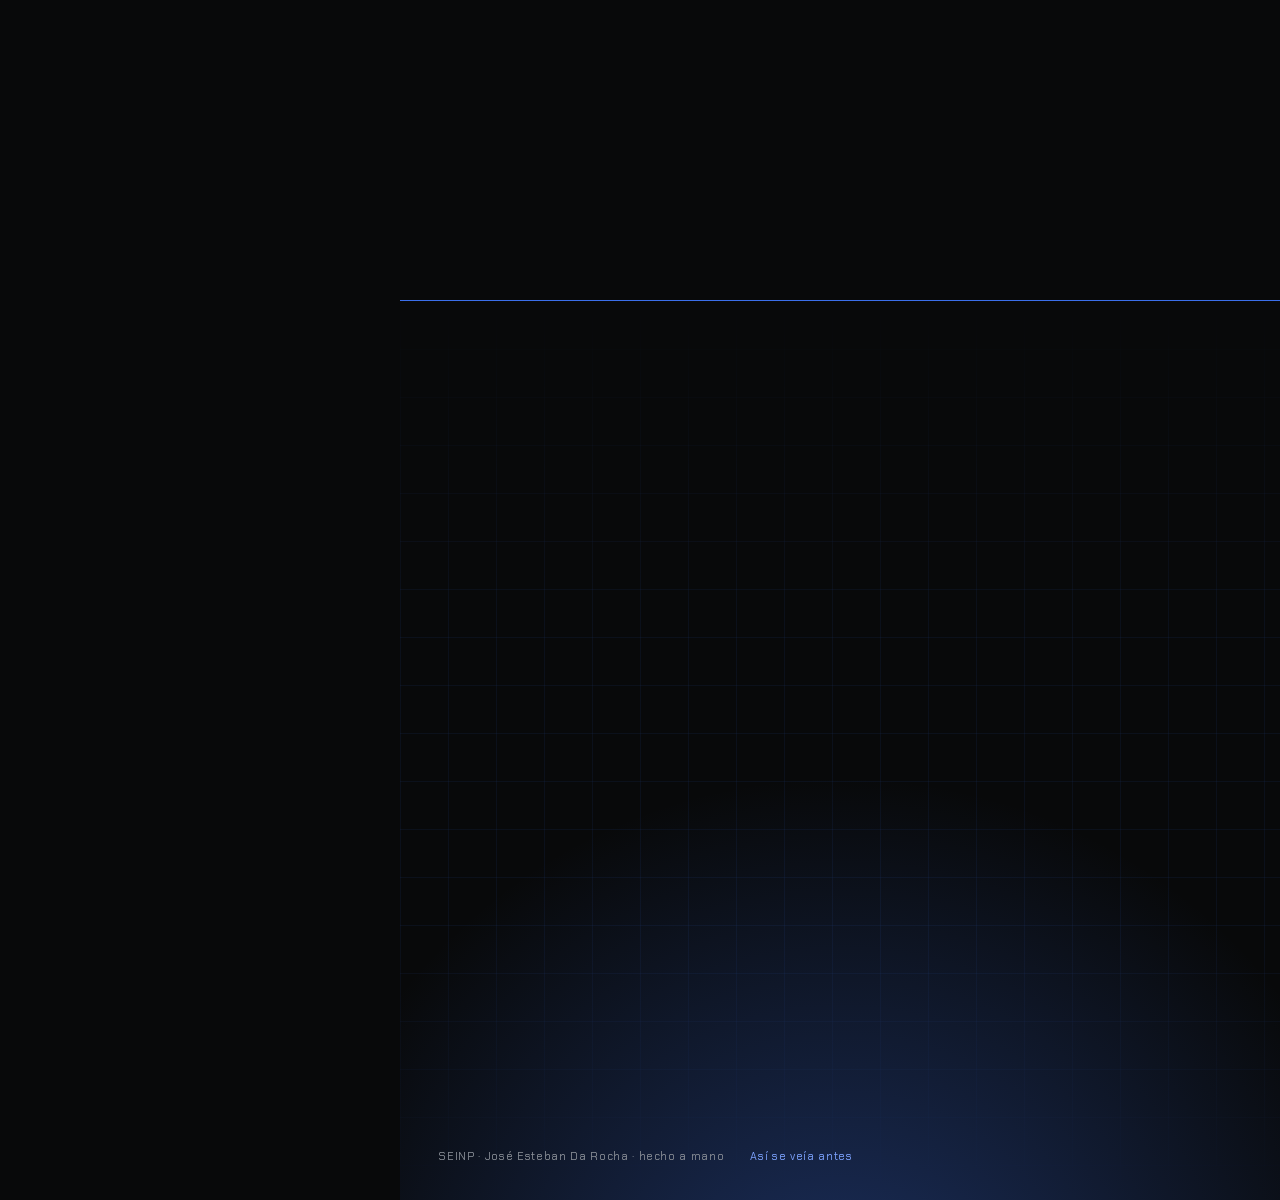
==== commit 48f46687: "Menú: Proyectos en vez de Desfile; fuera "respondo el mismo día" Co-Authored-By: Claude Fable 5.1 <n" ====
--- a/index.html
+++ b/index.html
@@ -61,7 +61,7 @@
   <main class="contenido" id="arriba">
 
     <nav class="menu" aria-label="Secciones">
-      <a href="#desfile"><span data-t>DESFILE</span><span class="menu-n"> · <b id="menu-total">13</b></span></a>
+      <a href="#desfile"><span data-t>PROYECTOS</span><span class="menu-n"> · <b id="menu-total">13</b></span></a>
       <a href="#atributos-sec" data-t>ATRIBUTOS</a>
       <a href="#cronica" data-t>CRÓNICA</a>
       <a href="#servicios" data-t>SERVICIOS</a>
@@ -115,9 +115,9 @@
 
     <section class="seccion contacto" id="contacto">
       <div class="contacto-in">
-        <p class="ojo"><span data-t>CONTACTO</span> · <span data-t>respondo el mismo día</span></p>
+        <p class="ojo"><span data-t>CONTACTO</span></p>
         <h2 class="contacto-titulo"><span data-t>Hablemos de</span> <em data-t>tu proyecto</em></h2>
-        <p class="contacto-texto" data-t>Cuéntame qué necesitas y te digo sin rodeos si puedo hacerlo. Web, app, backend, videojuego o automatización con IA: si está en el desfile, lo hago.</p>
+        <p class="contacto-texto" data-t>Cuéntame qué necesitas y te digo sin rodeos si puedo hacerlo. Web, app, backend, videojuego o automatización con IA: si está en mis proyectos, lo hago.</p>
         <span class="cta-anillo"><a class="cta contacto-cta" id="escribime" href="mailto:SeinpStudio@gmail.com?subject=Hablemos%20de%20mi%20proyecto"><span data-t>Escríbeme</span><span class="flecha" aria-hidden="true">→</span></a></span>
         <div class="correo">
           <span class="correo-k" data-t>o copia el correo</span>
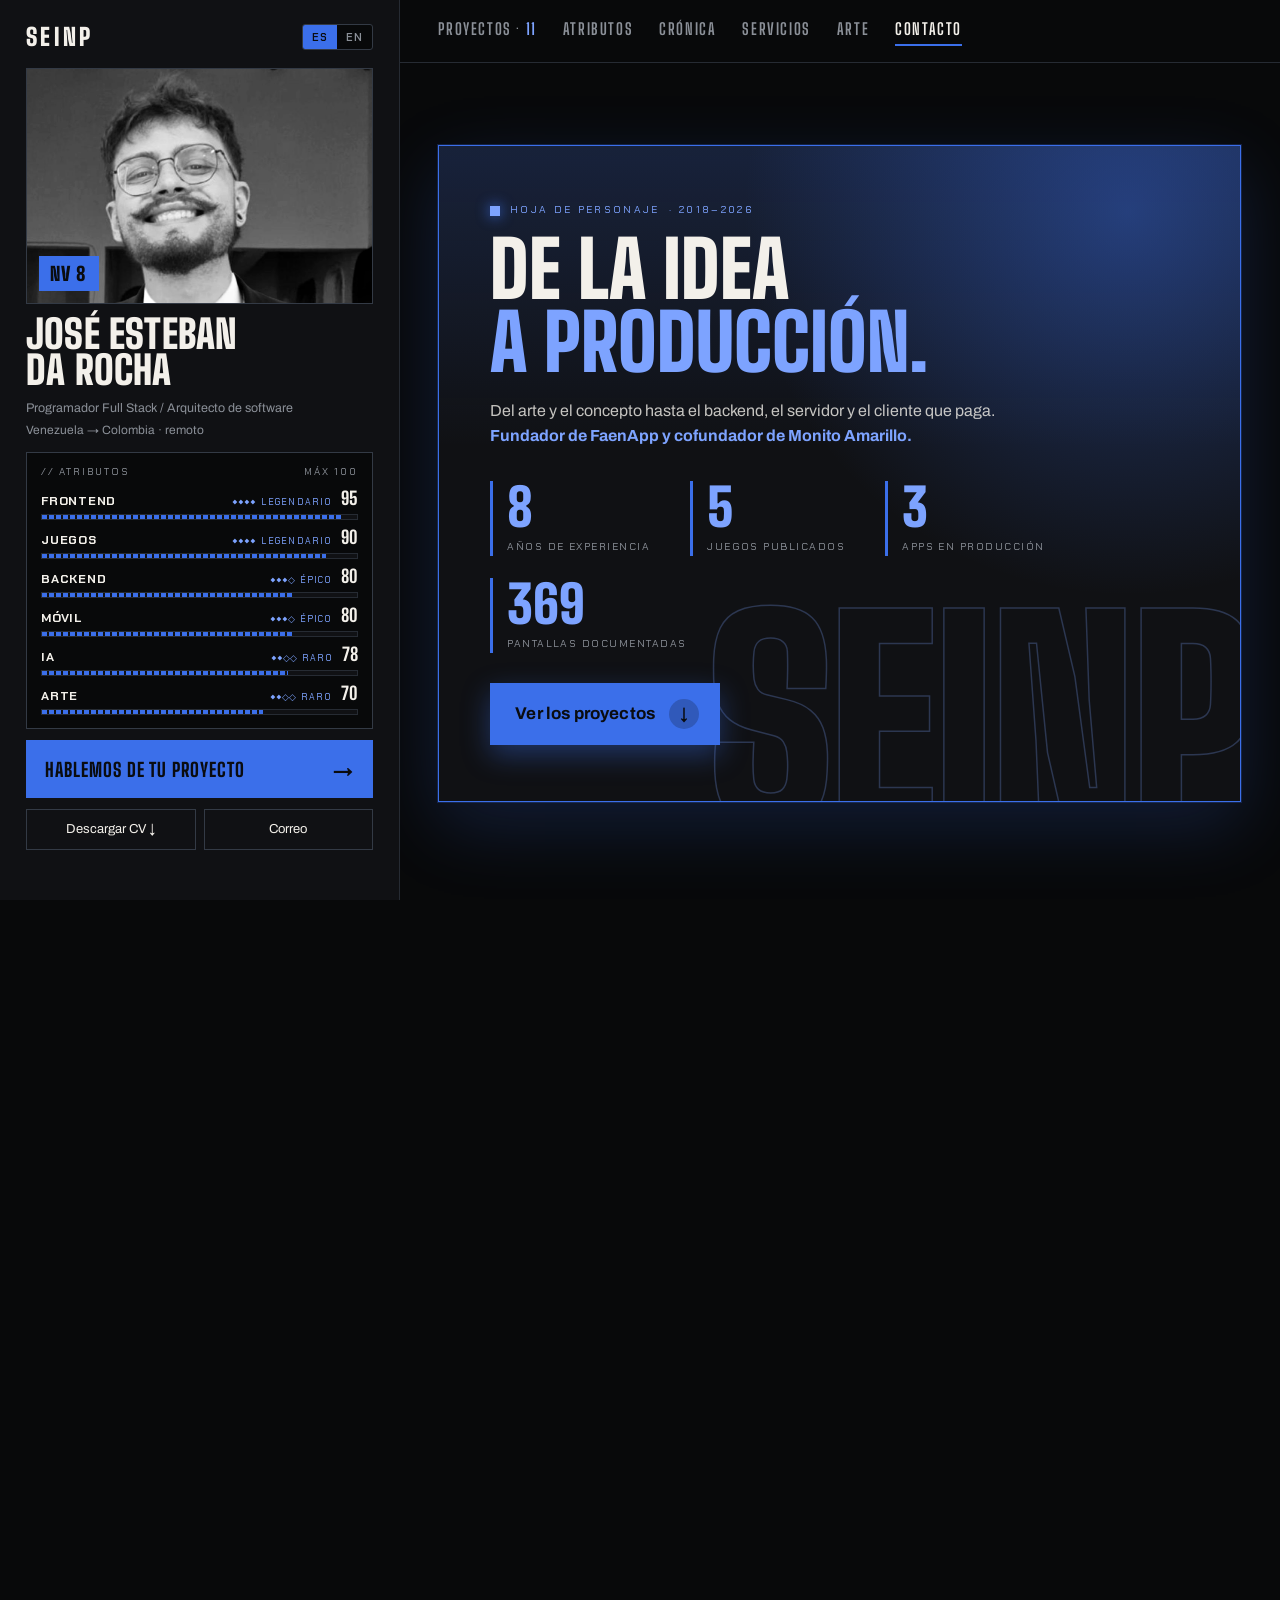
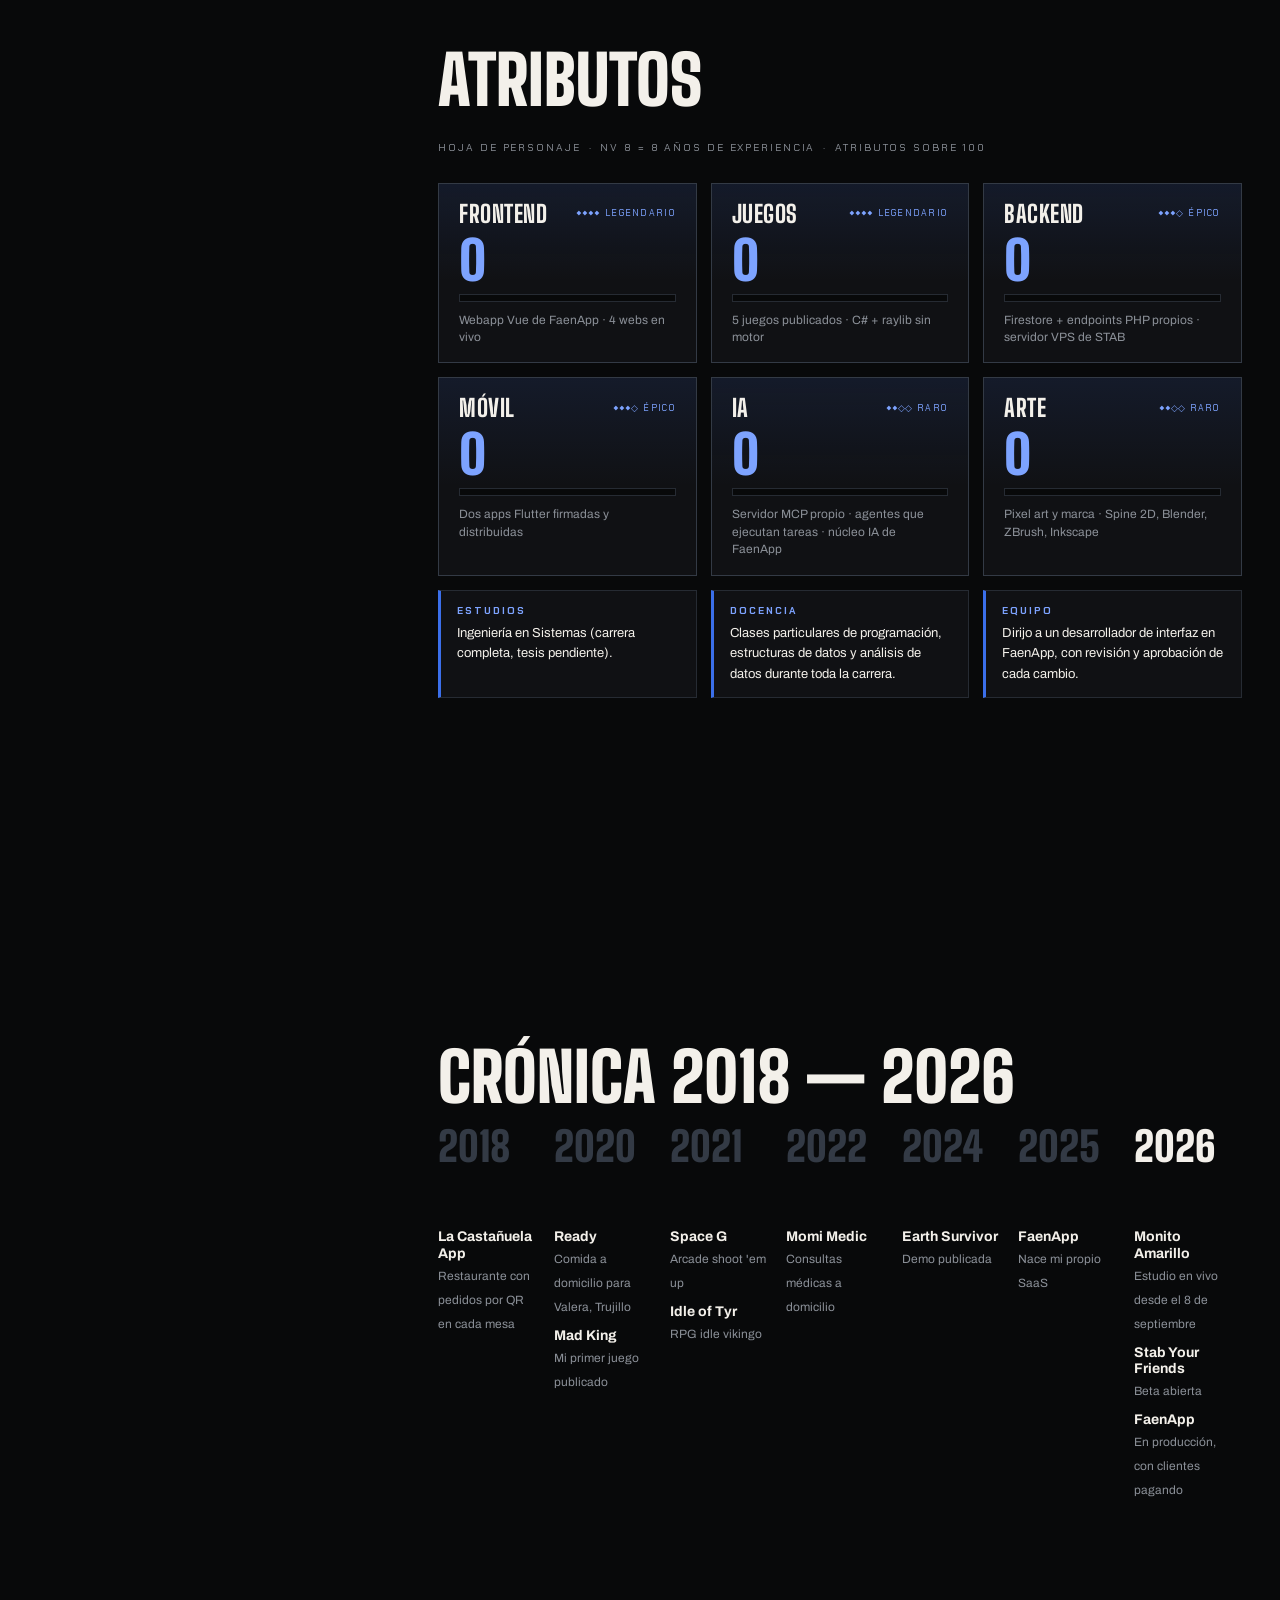
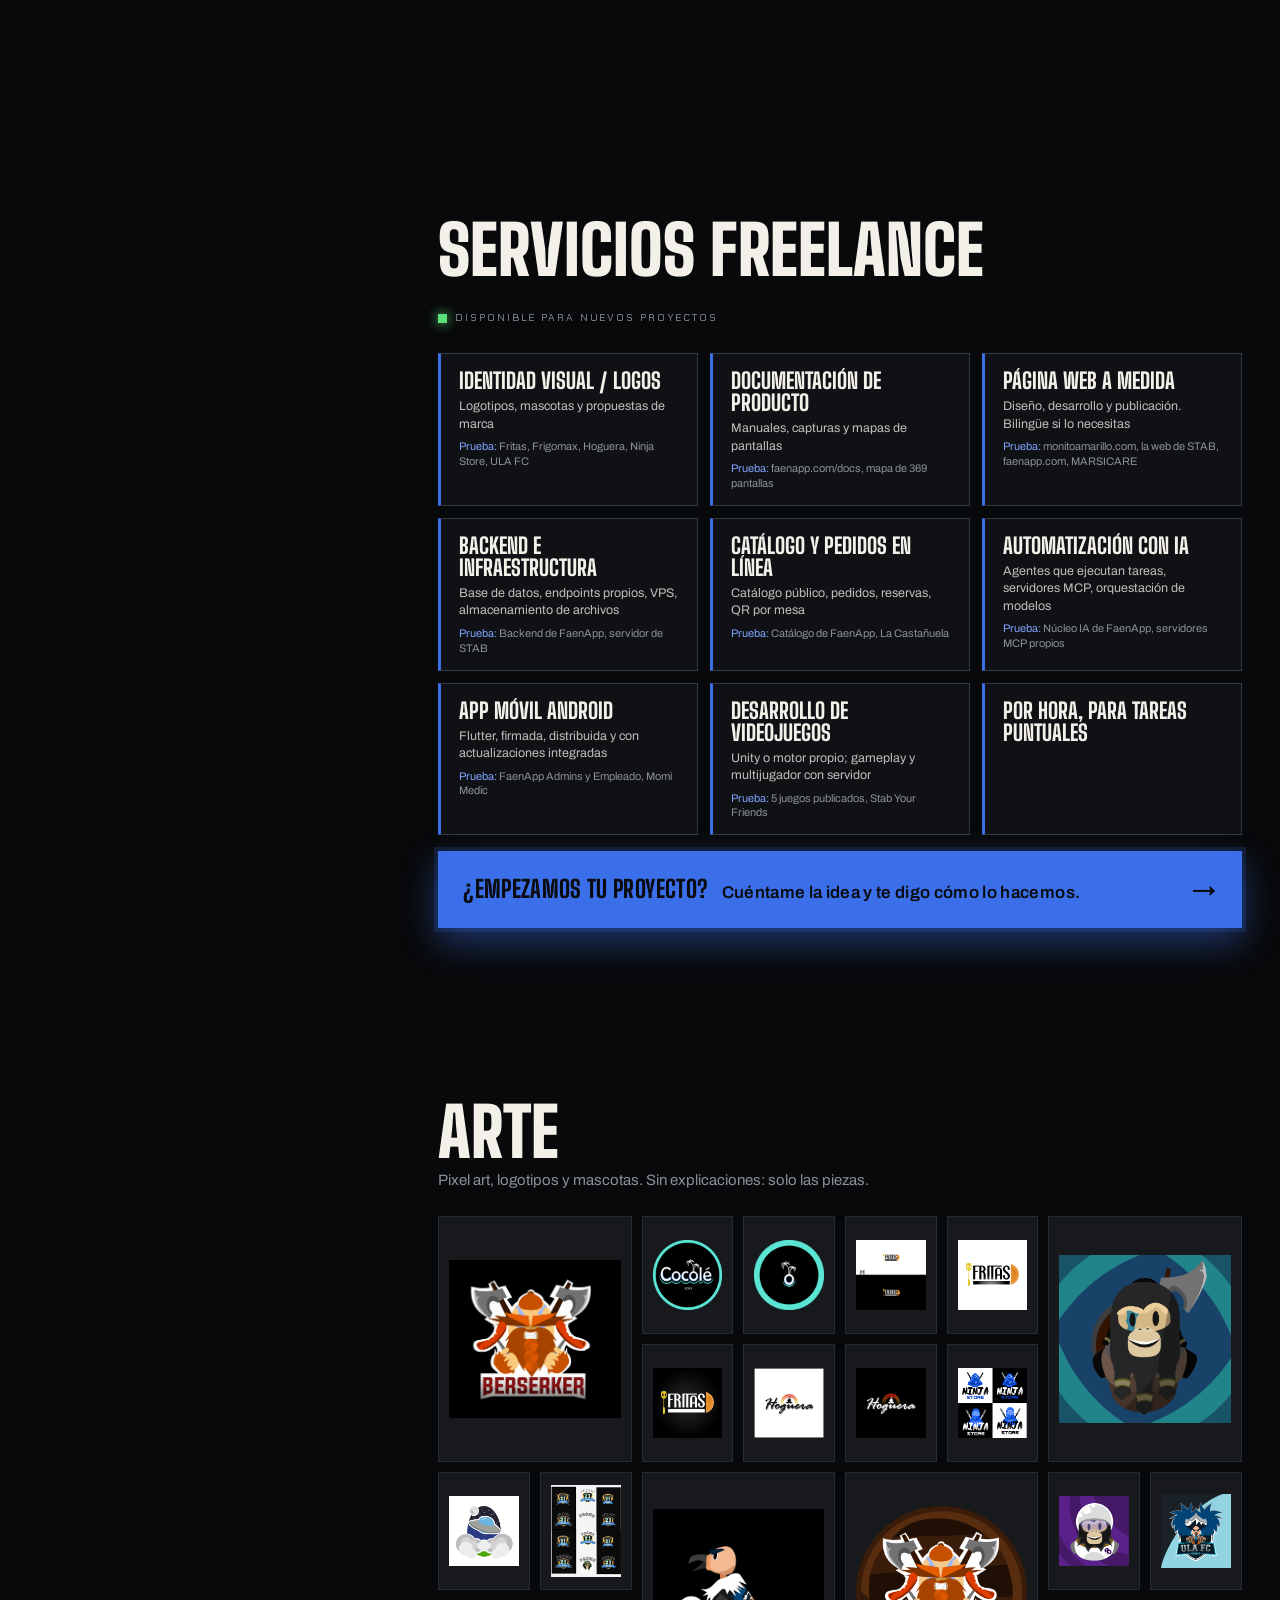
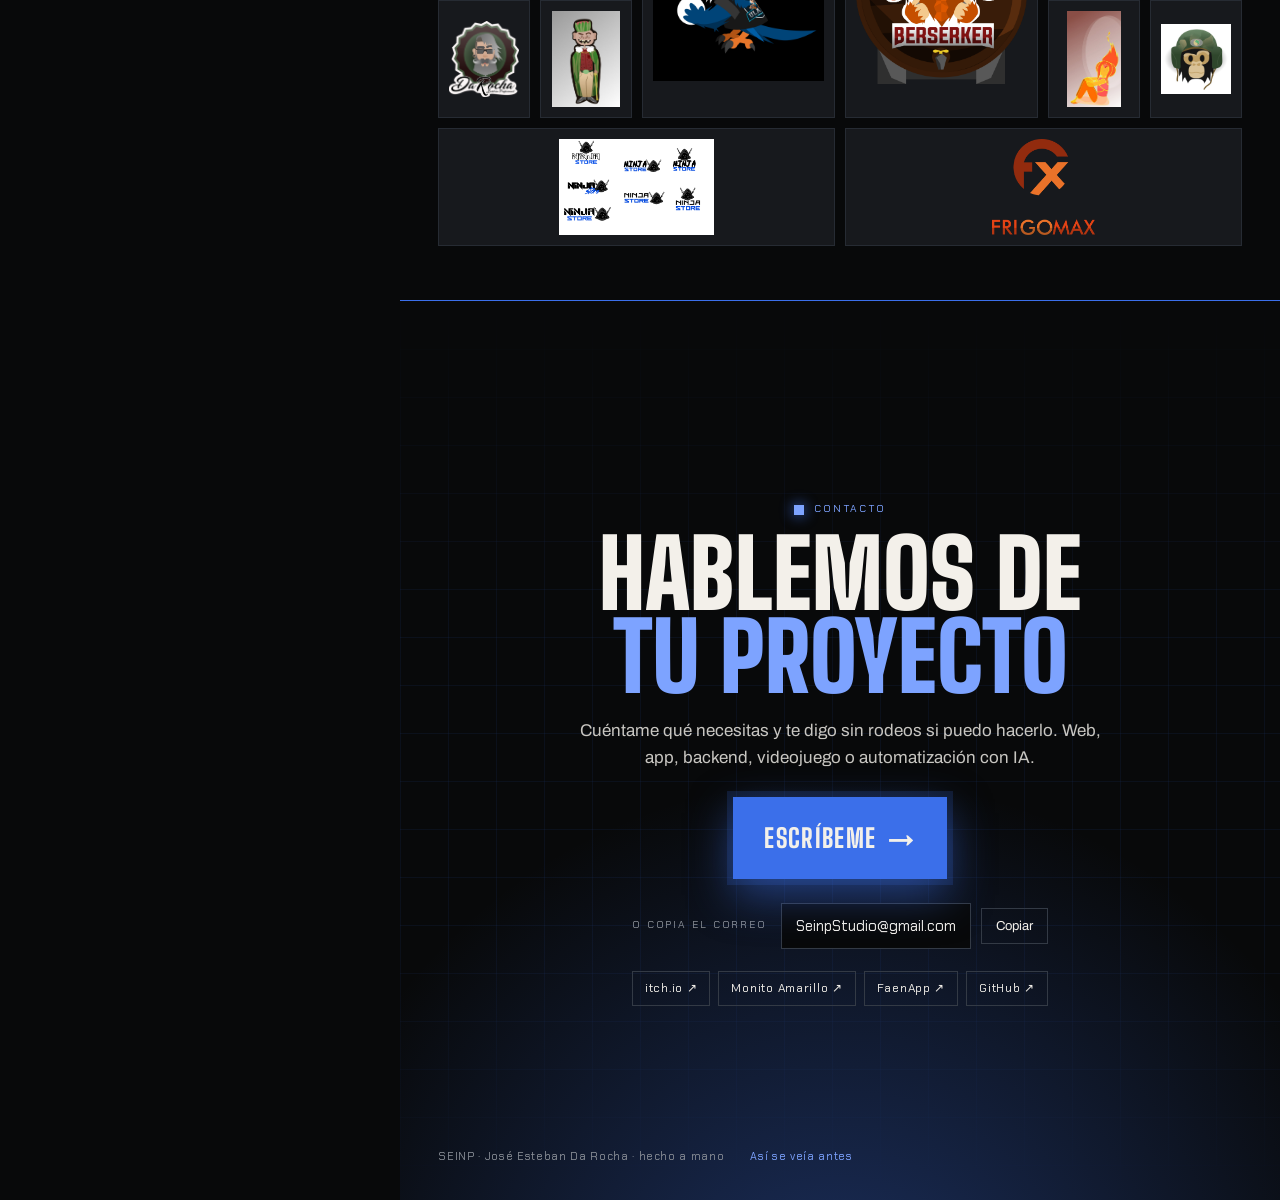
==== commit b5235d5b: "Atributos: aclarado que NV 8 son los años de experiencia y que los atributos van sobre 100 Co-Author" ====
--- a/index.html
+++ b/index.html
@@ -32,7 +32,7 @@
 
     <figure class="retrato" id="retrato">
       <img src="assets/img/fotoPerfil.jpg" alt="Foto de José Esteban Da Rocha" data-t-alt width="915" height="856">
-      <figcaption class="nivel">NV 8</figcaption>
+      <figcaption class="nivel" title="8 años de experiencia">NV 8</figcaption>
     </figure>
 
     <div class="quien" id="quien">
@@ -86,7 +86,7 @@
     <section class="seccion" id="atributos-sec">
       <div class="sec-cab">
         <h2 class="sec-titulo" data-t>Atributos</h2>
-        <span class="sec-nota"><span data-t>Hoja de personaje</span> · NV 8 · <span data-t>máx</span> 100</span>
+        <span class="sec-nota"><span data-t>Hoja de personaje</span> · <span data-t>NV 8 = 8 años de experiencia</span> · <span data-t>atributos sobre 100</span></span>
       </div>
       <div class="atr-grid" id="atr-grid"></div>
       <div class="formacion" id="formacion"></div>
@@ -117,7 +117,7 @@
       <div class="contacto-in">
         <p class="ojo"><span data-t>CONTACTO</span></p>
         <h2 class="contacto-titulo"><span data-t>Hablemos de</span> <em data-t>tu proyecto</em></h2>
-        <p class="contacto-texto" data-t>Cuéntame qué necesitas y te digo sin rodeos si puedo hacerlo. Web, app, backend, videojuego o automatización con IA: si está en mis proyectos, lo hago.</p>
+        <p class="contacto-texto" data-t>Cuéntame qué necesitas y te digo sin rodeos si puedo hacerlo. Web, app, backend, videojuego o automatización con IA.</p>
         <span class="cta-anillo"><a class="cta contacto-cta" id="escribime" href="mailto:SeinpStudio@gmail.com?subject=Hablemos%20de%20mi%20proyecto"><span data-t>Escríbeme</span><span class="flecha" aria-hidden="true">→</span></a></span>
         <div class="correo">
           <span class="correo-k" data-t>o copia el correo</span>
